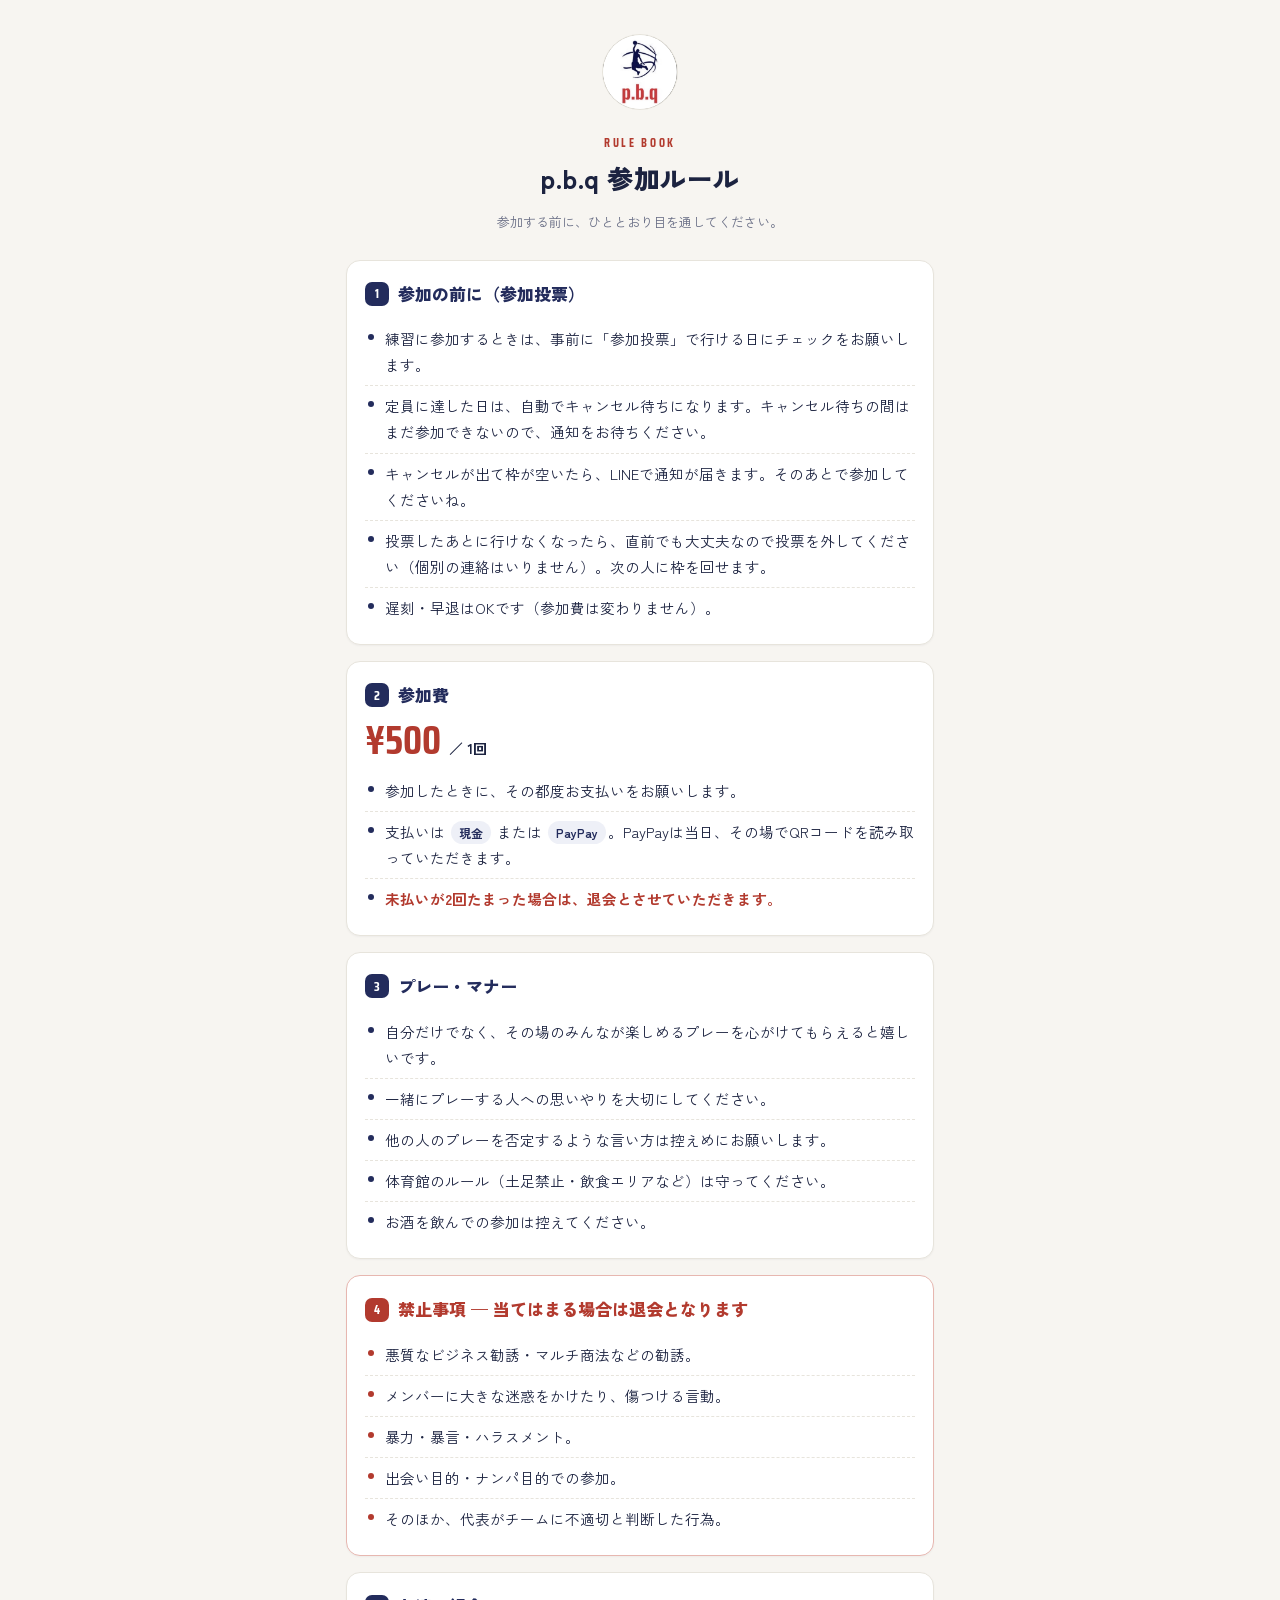
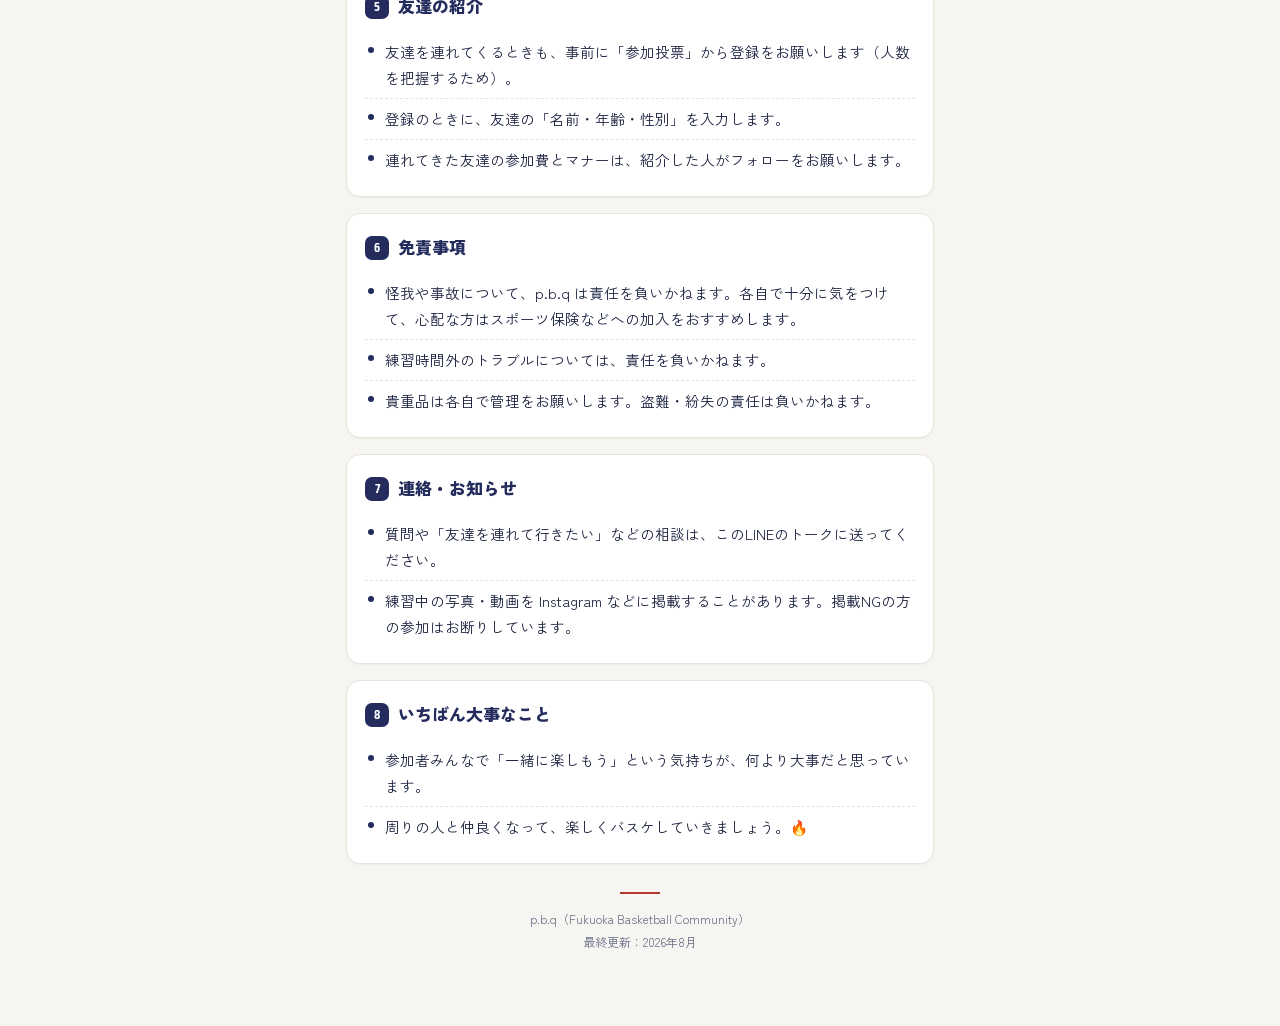
==== rules.html @ fac9611a "Add files via upload" ====
<!DOCTYPE html>
<html lang="ja">
<head>
<meta charset="utf-8">
<meta name="viewport" content="width=device-width, initial-scale=1">
<title>p.b.q 参加ルール</title>
<link rel="preconnect" href="https://fonts.googleapis.com">
<link rel="preconnect" href="https://fonts.gstatic.com" crossorigin>
<link rel="stylesheet" href="https://fonts.googleapis.com/css2?family=Saira+Condensed:wght@600;700&family=Zen+Kaku+Gothic+New:wght@500;700;900&display=swap">
<style>
  :root{
    --paper:#f7f5f1; --card:#ffffff; --ink:#1c2340; --navy:#232c5c; --brick:#b23a2e;
    --sub:#6a6f86; --line:#e7e4dc;
  }
  *{box-sizing:border-box}
  html{-webkit-text-size-adjust:100%}
  body{
    margin:0;background:var(--paper);color:var(--ink);
    font-family:"Zen Kaku Gothic New",-apple-system,BlinkMacSystemFont,"Hiragino Sans",sans-serif;
    line-height:1.8;font-feature-settings:"palt";
  }
  .wrap{max-width:620px;margin:0 auto;padding:0 16px 72px}

  header{text-align:center;padding:34px 0 10px}
  header img{width:76px;height:76px;border-radius:50%;border:1px solid var(--line);object-fit:cover}
  header .kicker{font-family:"Saira Condensed",sans-serif;font-weight:700;letter-spacing:.22em;text-transform:uppercase;font-size:12px;color:var(--brick);margin:14px 0 2px}
  header h1{font-weight:900;font-size:26px;margin:0;letter-spacing:.02em}
  header p{color:var(--sub);font-size:13px;margin:8px 0 0}

  .sec{background:var(--card);border:1px solid var(--line);border-radius:14px;padding:18px 18px 16px;margin-top:16px;box-shadow:0 1px 2px rgba(20,20,40,.04)}
  .sec h2{
    font-weight:900;font-size:17px;margin:0 0 10px;color:var(--navy);
    display:flex;align-items:center;gap:9px;
  }
  .sec h2 .no{
    font-family:"Saira Condensed",sans-serif;font-weight:700;font-size:13px;color:#fff;background:var(--navy);
    min-width:24px;height:24px;padding:0 5px;border-radius:7px;display:inline-flex;align-items:center;justify-content:center;flex:none;
  }
  .sec.danger{border-color:#e7b7b0}
  .sec.danger h2{color:var(--brick)}
  .sec.danger h2 .no{background:var(--brick)}

  ul{margin:0;padding:0;list-style:none}
  li{position:relative;padding:7px 0 7px 20px;font-size:14.5px;border-top:1px dashed var(--line)}
  li:first-child{border-top:0}
  li::before{content:"";position:absolute;left:3px;top:15px;width:6px;height:6px;border-radius:50%;background:var(--navy)}
  .sec.danger li::before{background:var(--brick)}
  li b{font-weight:700}
  .hl{color:var(--brick);font-weight:700}
  .pill{display:inline-block;background:#eef0f7;color:var(--navy);font-weight:700;font-size:12px;padding:1px 8px;border-radius:999px;margin:0 2px}

  .note{font-size:12.5px;color:var(--sub);margin-top:10px;line-height:1.7}

  .fee{display:flex;align-items:baseline;gap:8px;margin:2px 0 10px}
  .fee .amt{font-family:"Saira Condensed",sans-serif;font-weight:700;font-size:40px;color:var(--brick);line-height:1}
  .fee .u{font-size:14px;font-weight:700}

  footer{text-align:center;color:var(--sub);font-size:12px;margin-top:28px;line-height:1.9}
  footer .line{width:40px;height:2px;background:var(--brick);margin:0 auto 14px}
</style>
</head>
<body>
<div class="wrap">
  <header>
    <img src="[data-uri]" alt="p.b.q">
    <div class="kicker">Rule Book</div>
    <h1>p.b.q 参加ルール</h1>
    <p>参加する前に、ひととおり目を通してください。</p>
  </header>

  <section class="sec">
    <h2><span class="no">1</span>参加の前に（参加投票）</h2>
    <ul>
      <li>練習に参加するときは、事前に「参加投票」で行ける日にチェックをお願いします。</li>
      <li>定員に達した日は、自動でキャンセル待ちになります。キャンセル待ちの間はまだ参加できないので、通知をお待ちください。</li>
      <li>キャンセルが出て枠が空いたら、LINEで通知が届きます。そのあとで参加してくださいね。</li>
      <li>投票したあとに行けなくなったら、直前でも大丈夫なので投票を外してください（個別の連絡はいりません）。次の人に枠を回せます。</li>
      <li>遅刻・早退はOKです（参加費は変わりません）。</li>
    </ul>
  </section>

  <section class="sec">
    <h2><span class="no">2</span>参加費</h2>
    <div class="fee"><span class="amt">¥500</span><span class="u">／ 1回</span></div>
    <ul>
      <li>参加したときに、その都度お支払いをお願いします。</li>
      <li>支払いは <span class="pill">現金</span> または <span class="pill">PayPay</span>。PayPayは当日、その場でQRコードを読み取っていただきます。</li>
      <li><span class="hl">未払いが2回たまった場合は、退会とさせていただきます。</span></li>
    </ul>
  </section>

  <section class="sec">
    <h2><span class="no">3</span>プレー・マナー</h2>
    <ul>
      <li>自分だけでなく、その場のみんなが楽しめるプレーを心がけてもらえると嬉しいです。</li>
      <li>一緒にプレーする人への思いやりを大切にしてください。</li>
      <li>他の人のプレーを否定するような言い方は控えめにお願いします。</li>
      <li>体育館のルール（土足禁止・飲食エリアなど）は守ってください。</li>
      <li>お酒を飲んでの参加は控えてください。</li>
    </ul>
  </section>

  <section class="sec danger">
    <h2><span class="no">4</span>禁止事項 — 当てはまる場合は退会となります</h2>
    <ul>
      <li>悪質なビジネス勧誘・マルチ商法などの勧誘。</li>
      <li>メンバーに大きな迷惑をかけたり、傷つける言動。</li>
      <li>暴力・暴言・ハラスメント。</li>
      <li>出会い目的・ナンパ目的での参加。</li>
      <li>そのほか、代表がチームに不適切と判断した行為。</li>
    </ul>
  </section>

  <section class="sec">
    <h2><span class="no">5</span>友達の紹介</h2>
    <ul>
      <li>友達を連れてくるときも、事前に「参加投票」から登録をお願いします（人数を把握するため）。</li>
      <li>登録のときに、友達の「名前・年齢・性別」を入力します。</li>
      <li>連れてきた友達の参加費とマナーは、紹介した人がフォローをお願いします。</li>
    </ul>
  </section>

  <section class="sec">
    <h2><span class="no">6</span>免責事項</h2>
    <ul>
      <li>怪我や事故について、p.b.q は責任を負いかねます。各自で十分に気をつけて、心配な方はスポーツ保険などへの加入をおすすめします。</li>
      <li>練習時間外のトラブルについては、責任を負いかねます。</li>
      <li>貴重品は各自で管理をお願いします。盗難・紛失の責任は負いかねます。</li>
    </ul>
  </section>

  <section class="sec">
    <h2><span class="no">7</span>連絡・お知らせ</h2>
    <ul>
      <li>質問や「友達を連れて行きたい」などの相談は、このLINEのトークに送ってください。</li>
      <li>練習中の写真・動画を Instagram などに掲載することがあります。掲載NGの方の参加はお断りしています。</li>
    </ul>
  </section>

  <section class="sec">
    <h2><span class="no">8</span>いちばん大事なこと</h2>
    <ul>
      <li>参加者みんなで「一緒に楽しもう」という気持ちが、何より大事だと思っています。</li>
      <li>周りの人と仲良くなって、楽しくバスケしていきましょう。🔥</li>
    </ul>
  </section>

  <footer>
    <div class="line"></div>
    p.b.q（Fukuoka Basketball Community）<br>
    最終更新：2026年8月
  </footer>
</div>
</body>
</html>
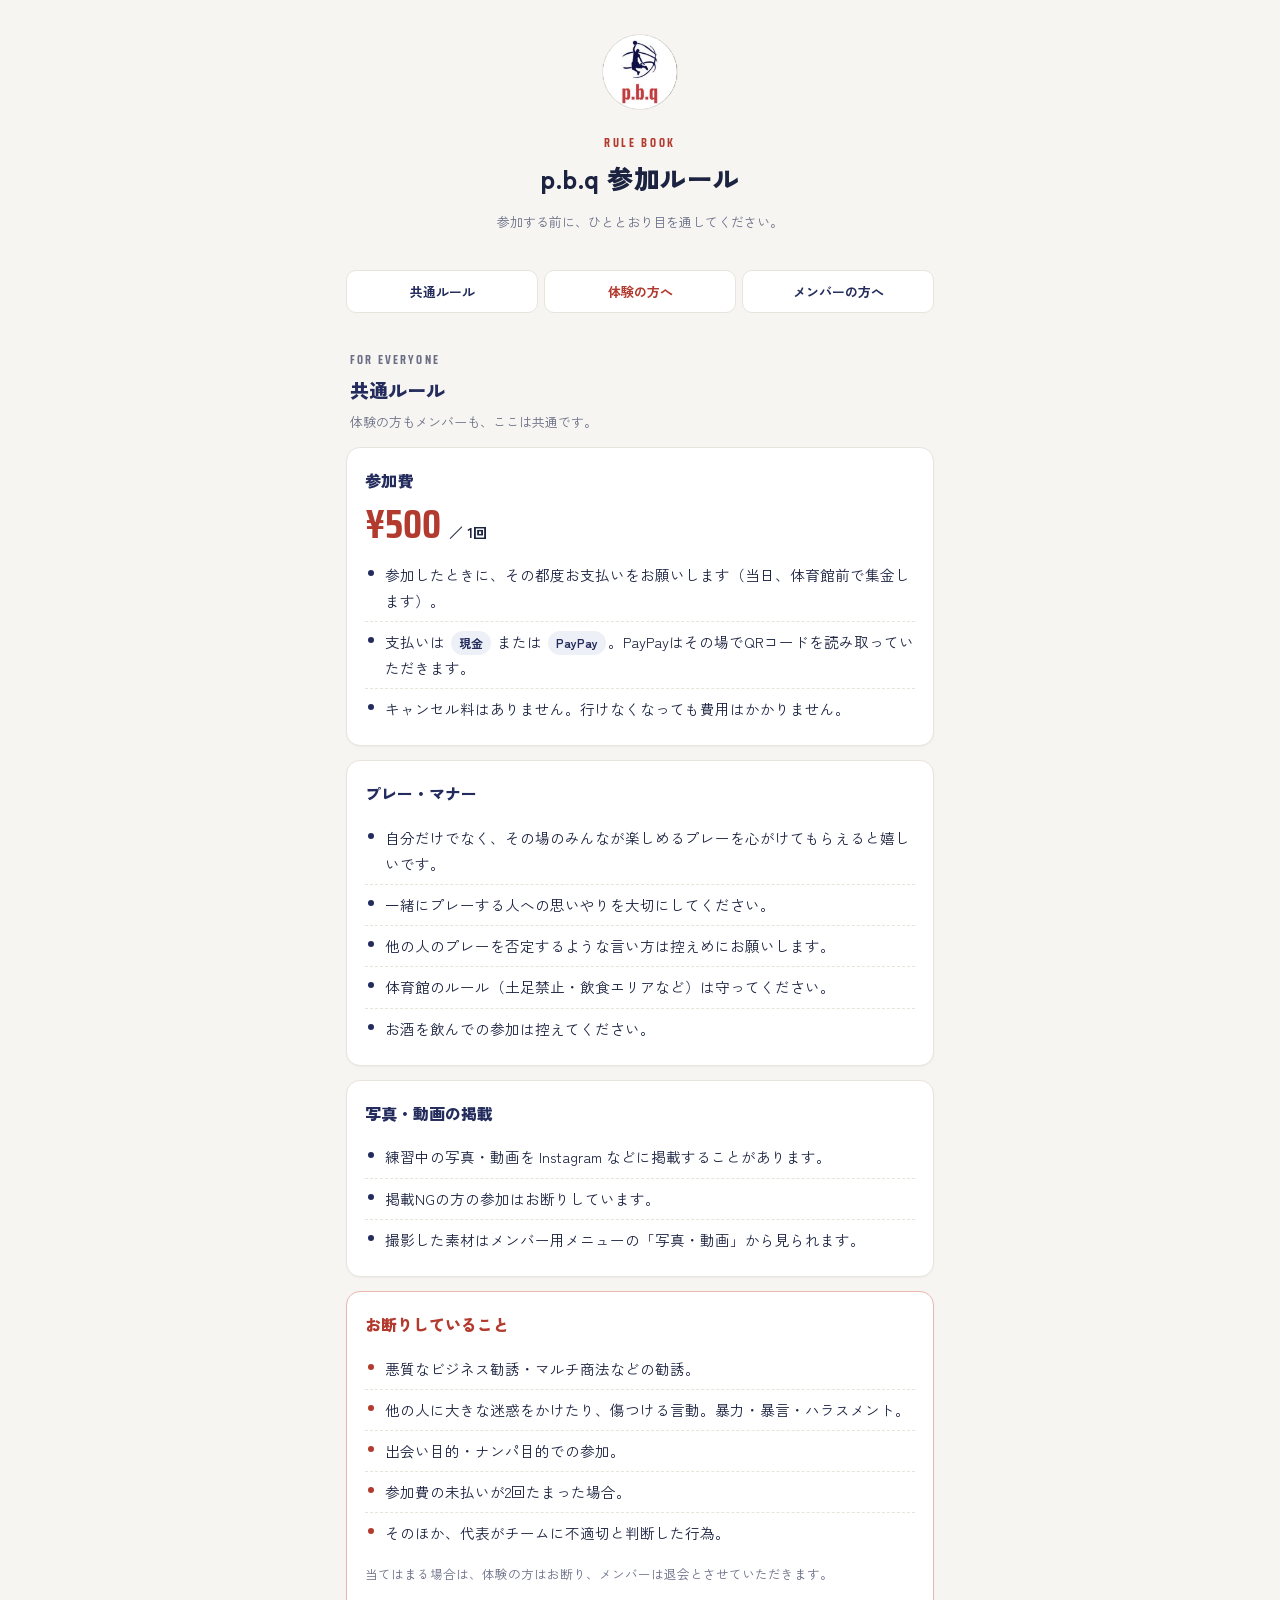
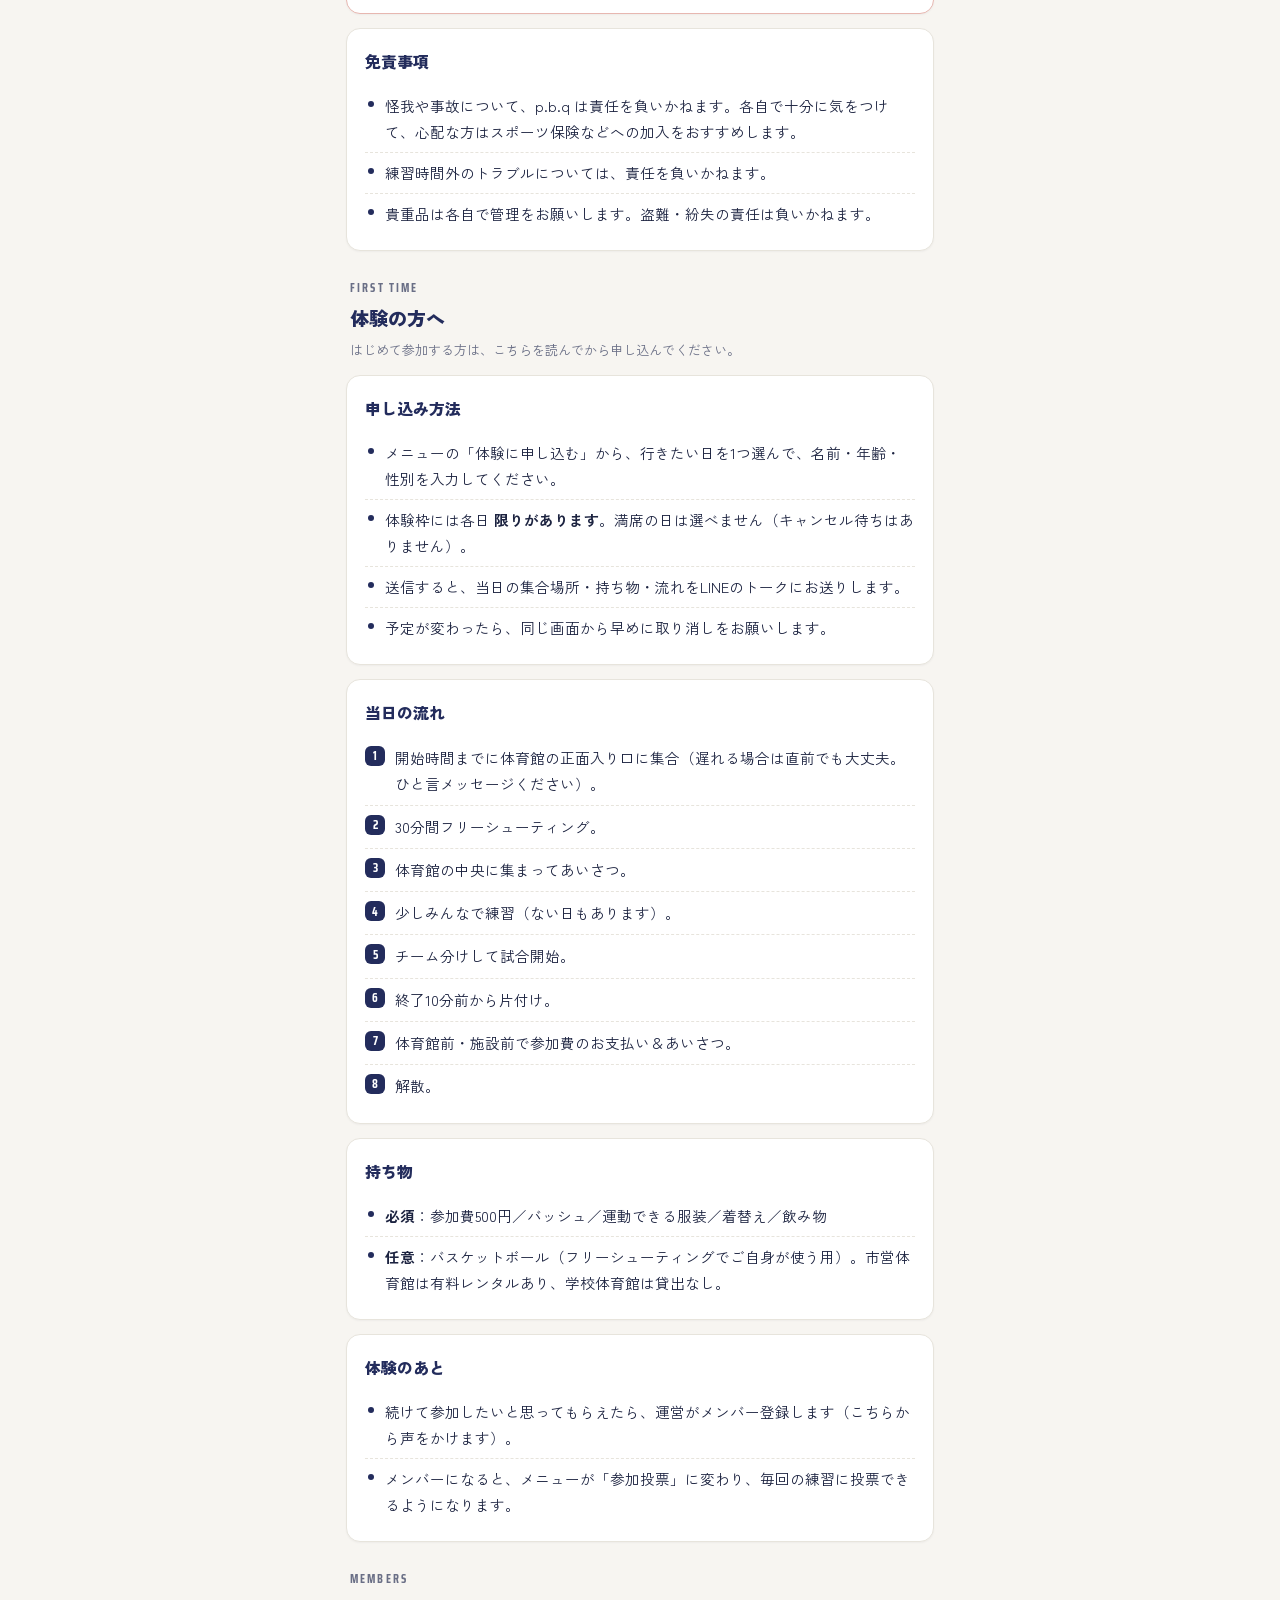
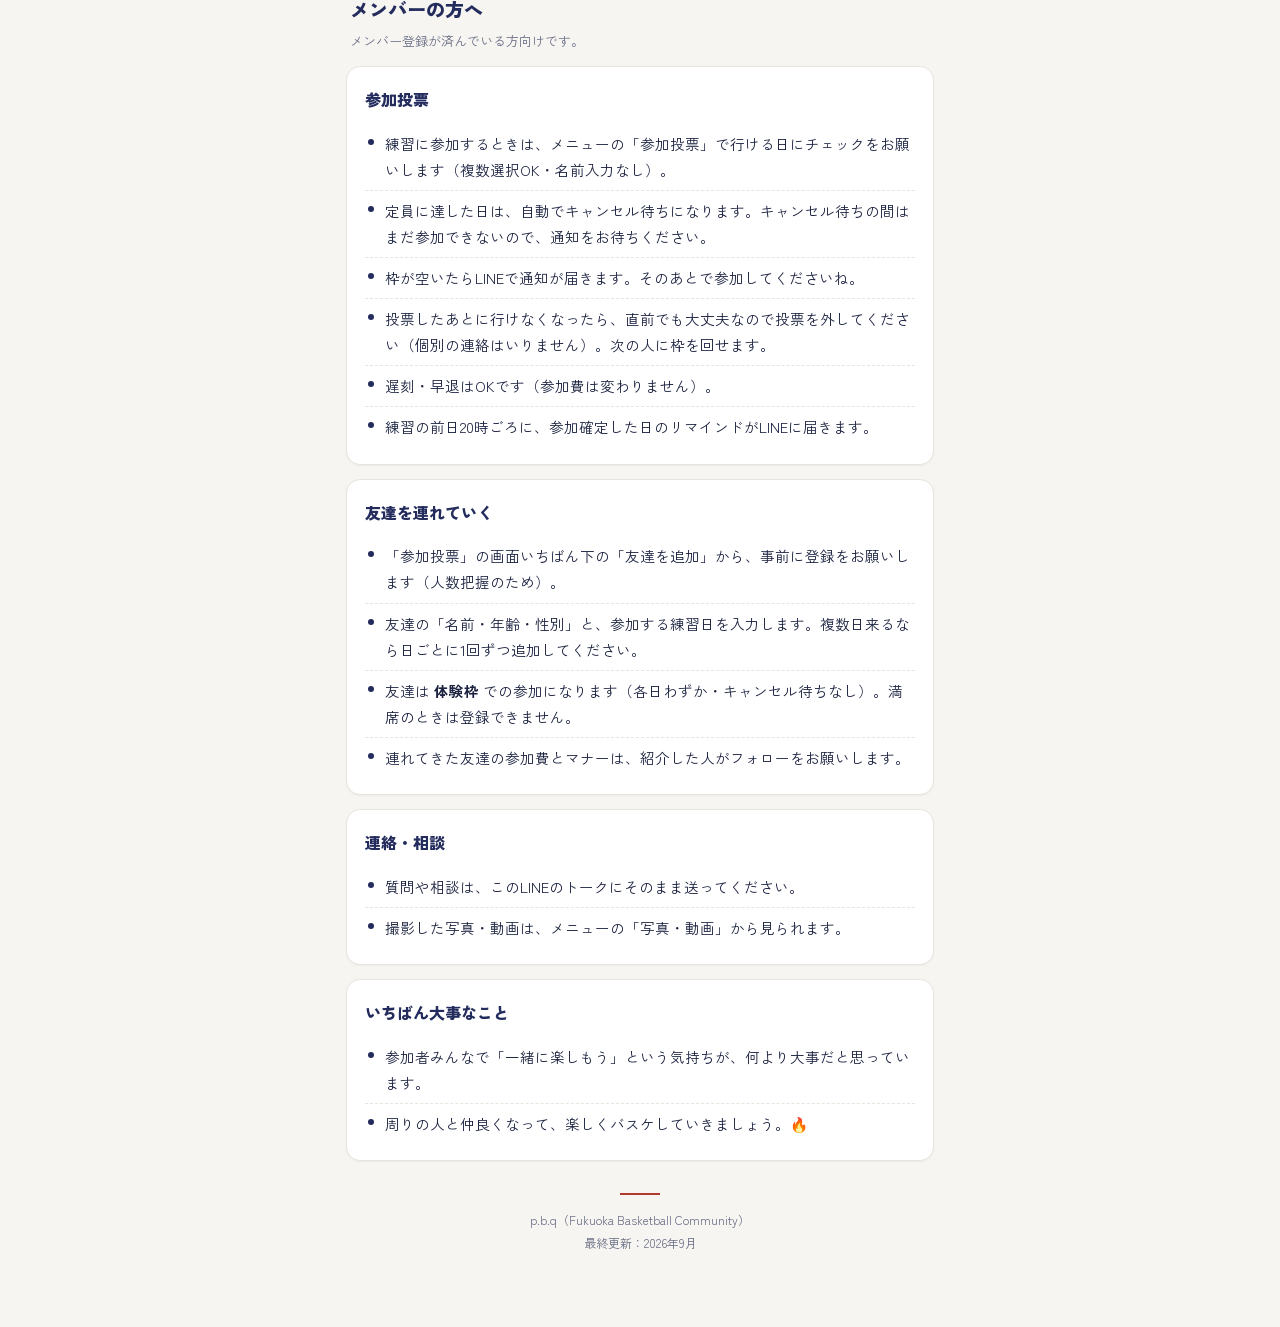
==== commit 99109f44: "Add files via upload" ====
--- a/rules.html
+++ b/rules.html
@@ -21,24 +21,33 @@
   }
   .wrap{max-width:620px;margin:0 auto;padding:0 16px 72px}
 
-  header{text-align:center;padding:34px 0 10px}
+  header{text-align:center;padding:34px 0 6px}
   header img{width:76px;height:76px;border-radius:50%;border:1px solid var(--line);object-fit:cover}
   header .kicker{font-family:"Saira Condensed",sans-serif;font-weight:700;letter-spacing:.22em;text-transform:uppercase;font-size:12px;color:var(--brick);margin:14px 0 2px}
   header h1{font-weight:900;font-size:26px;margin:0;letter-spacing:.02em}
   header p{color:var(--sub);font-size:13px;margin:8px 0 0}
 
-  .sec{background:var(--card);border:1px solid var(--line);border-radius:14px;padding:18px 18px 16px;margin-top:16px;box-shadow:0 1px 2px rgba(20,20,40,.04)}
+  .tabs{display:flex;gap:6px;margin-top:20px;position:sticky;top:0;background:var(--paper);padding:10px 0;z-index:5}
+  .tabs a{
+    flex:1;text-align:center;text-decoration:none;font-weight:700;font-size:13px;
+    color:var(--navy);background:var(--card);border:1px solid var(--line);border-radius:10px;padding:9px 4px;
+  }
+  .tabs a.brick{color:var(--brick)}
+
+  .group-h{
+    font-family:"Saira Condensed",sans-serif;font-weight:700;letter-spacing:.18em;text-transform:uppercase;
+    font-size:12px;color:var(--sub);margin:26px 4px 2px;
+  }
+  .group-t{font-weight:900;font-size:19px;color:var(--navy);margin:0 4px 4px}
+  .group-lead{font-size:13px;color:var(--sub);margin:0 4px 4px;line-height:1.7}
+
+  .sec{background:var(--card);border:1px solid var(--line);border-radius:14px;padding:18px 18px 16px;margin-top:14px;box-shadow:0 1px 2px rgba(20,20,40,.04)}
   .sec h2{
-    font-weight:900;font-size:17px;margin:0 0 10px;color:var(--navy);
+    font-weight:900;font-size:16px;margin:0 0 10px;color:var(--navy);
     display:flex;align-items:center;gap:9px;
-  }
-  .sec h2 .no{
-    font-family:"Saira Condensed",sans-serif;font-weight:700;font-size:13px;color:#fff;background:var(--navy);
-    min-width:24px;height:24px;padding:0 5px;border-radius:7px;display:inline-flex;align-items:center;justify-content:center;flex:none;
   }
   .sec.danger{border-color:#e7b7b0}
   .sec.danger h2{color:var(--brick)}
-  .sec.danger h2 .no{background:var(--brick)}
 
   ul{margin:0;padding:0;list-style:none}
   li{position:relative;padding:7px 0 7px 20px;font-size:14.5px;border-top:1px dashed var(--line)}
@@ -49,13 +58,23 @@
   .hl{color:var(--brick);font-weight:700}
   .pill{display:inline-block;background:#eef0f7;color:var(--navy);font-weight:700;font-size:12px;padding:1px 8px;border-radius:999px;margin:0 2px}
 
-  .note{font-size:12.5px;color:var(--sub);margin-top:10px;line-height:1.7}
+  .steps{margin:0;padding:0;counter-reset:s;list-style:none}
+  .steps li{padding:8px 0 8px 30px;border-top:1px dashed var(--line)}
+  .steps li:first-child{border-top:0}
+  .steps li::before{
+    counter-increment:s;content:counter(s);
+    left:0;top:9px;width:20px;height:20px;border-radius:6px;background:var(--navy);color:#fff;
+    font-family:"Saira Condensed",sans-serif;font-weight:700;font-size:12px;
+    display:flex;align-items:center;justify-content:center;
+  }
 
   .fee{display:flex;align-items:baseline;gap:8px;margin:2px 0 10px}
   .fee .amt{font-family:"Saira Condensed",sans-serif;font-weight:700;font-size:40px;color:var(--brick);line-height:1}
   .fee .u{font-size:14px;font-weight:700}
 
-  footer{text-align:center;color:var(--sub);font-size:12px;margin-top:28px;line-height:1.9}
+  .note{font-size:12.5px;color:var(--sub);margin-top:10px;line-height:1.7}
+
+  footer{text-align:center;color:var(--sub);font-size:12px;margin-top:32px;line-height:1.9}
   footer .line{width:40px;height:2px;background:var(--brick);margin:0 auto 14px}
 </style>
 </head>
@@ -68,29 +87,29 @@
     <p>参加する前に、ひととおり目を通してください。</p>
   </header>
 
-  <section class="sec">
-    <h2><span class="no">1</span>参加の前に（参加投票）</h2>
-    <ul>
-      <li>練習に参加するときは、事前に「参加投票」で行ける日にチェックをお願いします。</li>
-      <li>定員に達した日は、自動でキャンセル待ちになります。キャンセル待ちの間はまだ参加できないので、通知をお待ちください。</li>
-      <li>キャンセルが出て枠が空いたら、LINEで通知が届きます。そのあとで参加してくださいね。</li>
-      <li>投票したあとに行けなくなったら、直前でも大丈夫なので投票を外してください（個別の連絡はいりません）。次の人に枠を回せます。</li>
-      <li>遅刻・早退はOKです（参加費は変わりません）。</li>
-    </ul>
-  </section>
-
-  <section class="sec">
-    <h2><span class="no">2</span>参加費</h2>
+  <nav class="tabs">
+    <a href="#common">共通ルール</a>
+    <a href="#trial" class="brick">体験の方へ</a>
+    <a href="#member">メンバーの方へ</a>
+  </nav>
+
+  <!-- ============ 共通ルール ============ -->
+  <div class="group-h" id="common">For everyone</div>
+  <div class="group-t">共通ルール</div>
+  <div class="group-lead">体験の方もメンバーも、ここは共通です。</div>
+
+  <section class="sec">
+    <h2>参加費</h2>
     <div class="fee"><span class="amt">¥500</span><span class="u">／ 1回</span></div>
     <ul>
-      <li>参加したときに、その都度お支払いをお願いします。</li>
-      <li>支払いは <span class="pill">現金</span> または <span class="pill">PayPay</span>。PayPayは当日、その場でQRコードを読み取っていただきます。</li>
-      <li><span class="hl">未払いが2回たまった場合は、退会とさせていただきます。</span></li>
-    </ul>
-  </section>
-
-  <section class="sec">
-    <h2><span class="no">3</span>プレー・マナー</h2>
+      <li>参加したときに、その都度お支払いをお願いします（当日、体育館前で集金します）。</li>
+      <li>支払いは <span class="pill">現金</span> または <span class="pill">PayPay</span>。PayPayはその場でQRコードを読み取っていただきます。</li>
+      <li>キャンセル料はありません。行けなくなっても費用はかかりません。</li>
+    </ul>
+  </section>
+
+  <section class="sec">
+    <h2>プレー・マナー</h2>
     <ul>
       <li>自分だけでなく、その場のみんなが楽しめるプレーを心がけてもらえると嬉しいです。</li>
       <li>一緒にプレーする人への思いやりを大切にしてください。</li>
@@ -100,28 +119,29 @@
     </ul>
   </section>
 
+  <section class="sec">
+    <h2>写真・動画の掲載</h2>
+    <ul>
+      <li>練習中の写真・動画を Instagram などに掲載することがあります。</li>
+      <li>掲載NGの方の参加はお断りしています。</li>
+      <li>撮影した素材はメンバー用メニューの「写真・動画」から見られます。</li>
+    </ul>
+  </section>
+
   <section class="sec danger">
-    <h2><span class="no">4</span>禁止事項 — 当てはまる場合は退会となります</h2>
+    <h2>お断りしていること</h2>
     <ul>
       <li>悪質なビジネス勧誘・マルチ商法などの勧誘。</li>
-      <li>メンバーに大きな迷惑をかけたり、傷つける言動。</li>
-      <li>暴力・暴言・ハラスメント。</li>
+      <li>他の人に大きな迷惑をかけたり、傷つける言動。暴力・暴言・ハラスメント。</li>
       <li>出会い目的・ナンパ目的での参加。</li>
+      <li>参加費の未払いが2回たまった場合。</li>
       <li>そのほか、代表がチームに不適切と判断した行為。</li>
     </ul>
-  </section>
-
-  <section class="sec">
-    <h2><span class="no">5</span>友達の紹介</h2>
-    <ul>
-      <li>友達を連れてくるときも、事前に「参加投票」から登録をお願いします（人数を把握するため）。</li>
-      <li>登録のときに、友達の「名前・年齢・性別」を入力します。</li>
-      <li>連れてきた友達の参加費とマナーは、紹介した人がフォローをお願いします。</li>
-    </ul>
-  </section>
-
-  <section class="sec">
-    <h2><span class="no">6</span>免責事項</h2>
+    <p class="note">当てはまる場合は、体験の方はお断り、メンバーは退会とさせていただきます。</p>
+  </section>
+
+  <section class="sec">
+    <h2>免責事項</h2>
     <ul>
       <li>怪我や事故について、p.b.q は責任を負いかねます。各自で十分に気をつけて、心配な方はスポーツ保険などへの加入をおすすめします。</li>
       <li>練習時間外のトラブルについては、責任を負いかねます。</li>
@@ -129,16 +149,88 @@
     </ul>
   </section>
 
-  <section class="sec">
-    <h2><span class="no">7</span>連絡・お知らせ</h2>
-    <ul>
-      <li>質問や「友達を連れて行きたい」などの相談は、このLINEのトークに送ってください。</li>
-      <li>練習中の写真・動画を Instagram などに掲載することがあります。掲載NGの方の参加はお断りしています。</li>
-    </ul>
-  </section>
-
-  <section class="sec">
-    <h2><span class="no">8</span>いちばん大事なこと</h2>
+  <!-- ============ 体験の方へ ============ -->
+  <div class="group-h" id="trial">First time</div>
+  <div class="group-t">体験の方へ</div>
+  <div class="group-lead">はじめて参加する方は、こちらを読んでから申し込んでください。</div>
+
+  <section class="sec">
+    <h2>申し込み方法</h2>
+    <ul>
+      <li>メニューの「体験に申し込む」から、行きたい日を1つ選んで、名前・年齢・性別を入力してください。</li>
+      <li>体験枠には各日 <b>限りがあります</b>。満席の日は選べません（キャンセル待ちはありません）。</li>
+      <li>送信すると、当日の集合場所・持ち物・流れをLINEのトークにお送りします。</li>
+      <li>予定が変わったら、同じ画面から早めに取り消しをお願いします。</li>
+    </ul>
+  </section>
+
+  <section class="sec">
+    <h2>当日の流れ</h2>
+    <ul class="steps">
+      <li>開始時間までに体育館の正面入り口に集合（遅れる場合は直前でも大丈夫。ひと言メッセージください）。</li>
+      <li>30分間フリーシューティング。</li>
+      <li>体育館の中央に集まってあいさつ。</li>
+      <li>少しみんなで練習（ない日もあります）。</li>
+      <li>チーム分けして試合開始。</li>
+      <li>終了10分前から片付け。</li>
+      <li>体育館前・施設前で参加費のお支払い＆あいさつ。</li>
+      <li>解散。</li>
+    </ul>
+  </section>
+
+  <section class="sec">
+    <h2>持ち物</h2>
+    <ul>
+      <li><b>必須</b>：参加費500円／バッシュ／運動できる服装／着替え／飲み物</li>
+      <li><b>任意</b>：バスケットボール（フリーシューティングでご自身が使う用）。市営体育館は有料レンタルあり、学校体育館は貸出なし。</li>
+    </ul>
+  </section>
+
+  <section class="sec">
+    <h2>体験のあと</h2>
+    <ul>
+      <li>続けて参加したいと思ってもらえたら、運営がメンバー登録します（こちらから声をかけます）。</li>
+      <li>メンバーになると、メニューが「参加投票」に変わり、毎回の練習に投票できるようになります。</li>
+    </ul>
+  </section>
+
+  <!-- ============ メンバーの方へ ============ -->
+  <div class="group-h" id="member">Members</div>
+  <div class="group-t">メンバーの方へ</div>
+  <div class="group-lead">メンバー登録が済んでいる方向けです。</div>
+
+  <section class="sec">
+    <h2>参加投票</h2>
+    <ul>
+      <li>練習に参加するときは、メニューの「参加投票」で行ける日にチェックをお願いします（複数選択OK・名前入力なし）。</li>
+      <li>定員に達した日は、自動でキャンセル待ちになります。キャンセル待ちの間はまだ参加できないので、通知をお待ちください。</li>
+      <li>枠が空いたらLINEで通知が届きます。そのあとで参加してくださいね。</li>
+      <li>投票したあとに行けなくなったら、直前でも大丈夫なので投票を外してください（個別の連絡はいりません）。次の人に枠を回せます。</li>
+      <li>遅刻・早退はOKです（参加費は変わりません）。</li>
+      <li>練習の前日20時ごろに、参加確定した日のリマインドがLINEに届きます。</li>
+    </ul>
+  </section>
+
+  <section class="sec">
+    <h2>友達を連れていく</h2>
+    <ul>
+      <li>「参加投票」の画面いちばん下の「友達を追加」から、事前に登録をお願いします（人数把握のため）。</li>
+      <li>友達の「名前・年齢・性別」と、参加する練習日を入力します。複数日来るなら日ごとに1回ずつ追加してください。</li>
+      <li>友達は <b>体験枠</b> での参加になります（各日わずか・キャンセル待ちなし）。満席のときは登録できません。</li>
+      <li>連れてきた友達の参加費とマナーは、紹介した人がフォローをお願いします。</li>
+    </ul>
+  </section>
+
+  <section class="sec">
+    <h2>連絡・相談</h2>
+    <ul>
+      <li>質問や相談は、このLINEのトークにそのまま送ってください。</li>
+      <li>撮影した写真・動画は、メニューの「写真・動画」から見られます。</li>
+    </ul>
+  </section>
+
+  <section class="sec">
+    <h2>いちばん大事なこと</h2>
     <ul>
       <li>参加者みんなで「一緒に楽しもう」という気持ちが、何より大事だと思っています。</li>
       <li>周りの人と仲良くなって、楽しくバスケしていきましょう。🔥</li>
@@ -148,7 +240,7 @@
   <footer>
     <div class="line"></div>
     p.b.q（Fukuoka Basketball Community）<br>
-    最終更新：2026年8月
+    最終更新：2026年9月
   </footer>
 </div>
 </body>
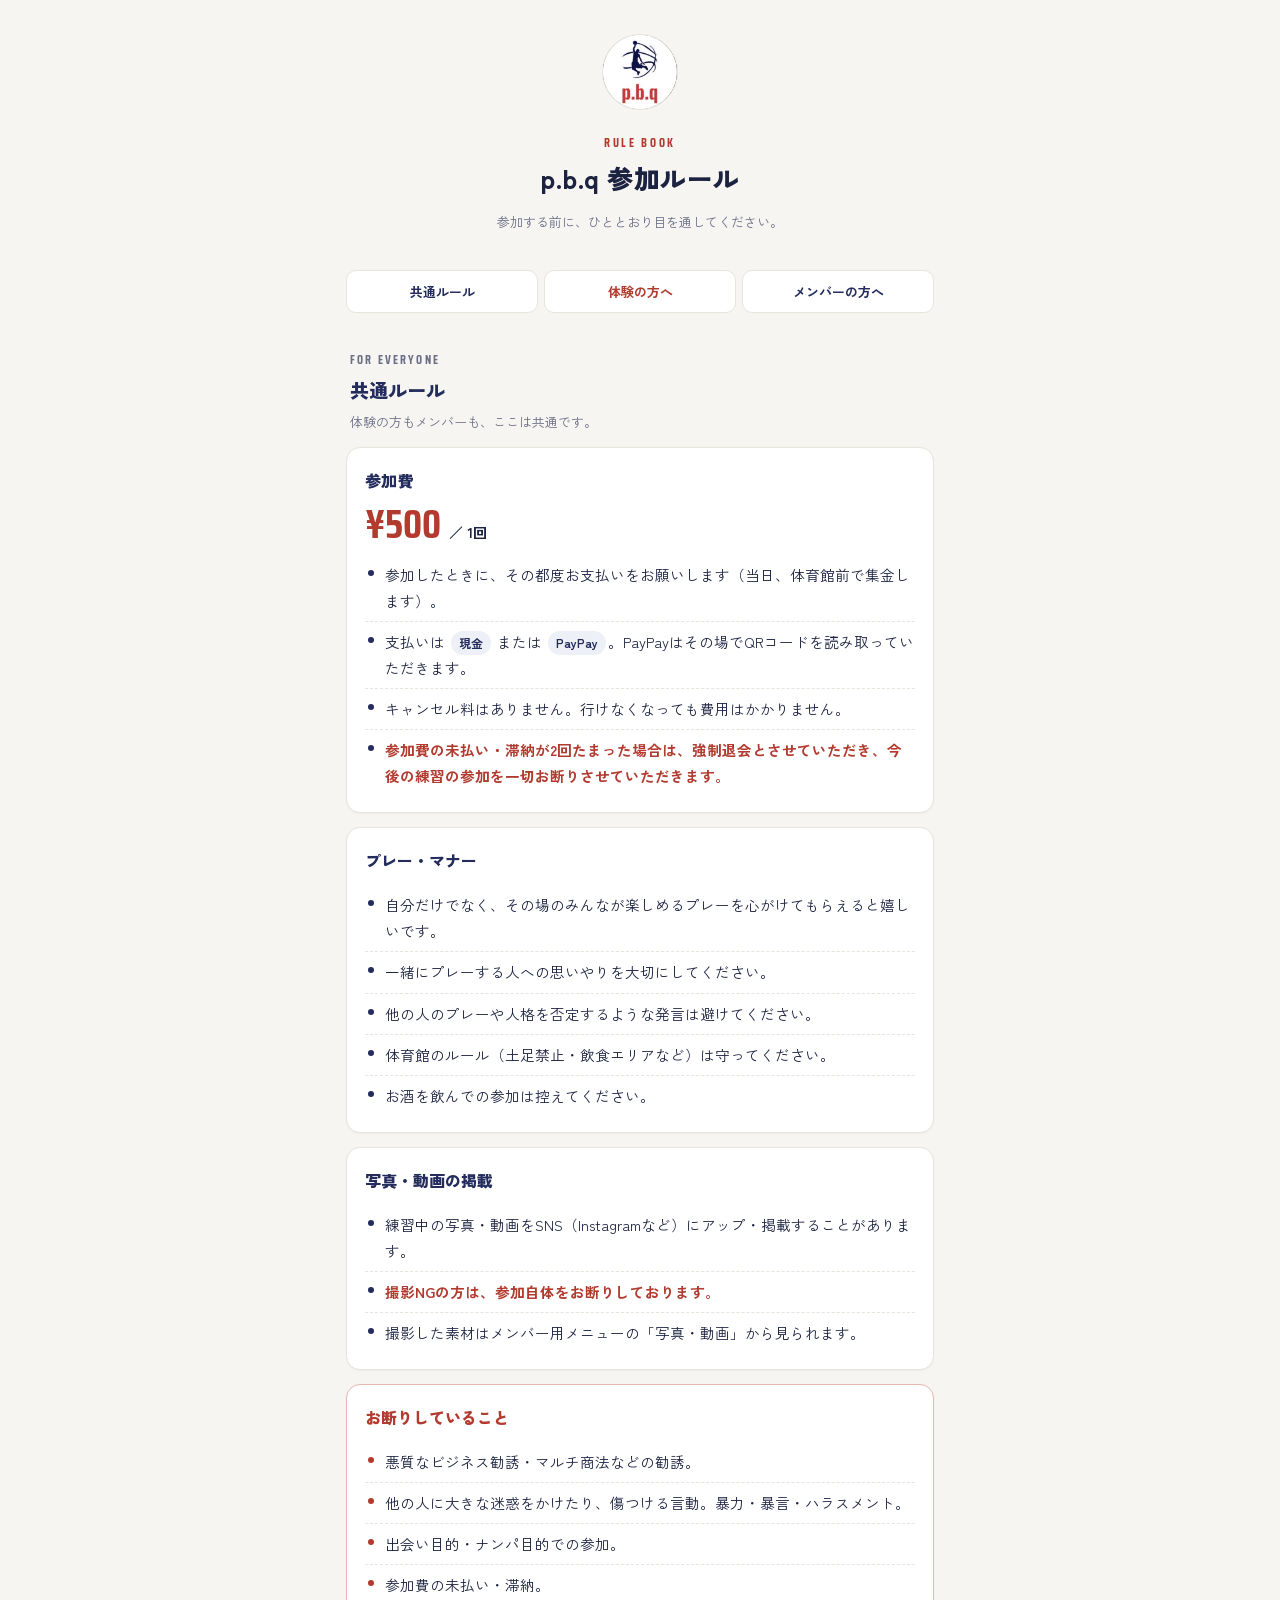
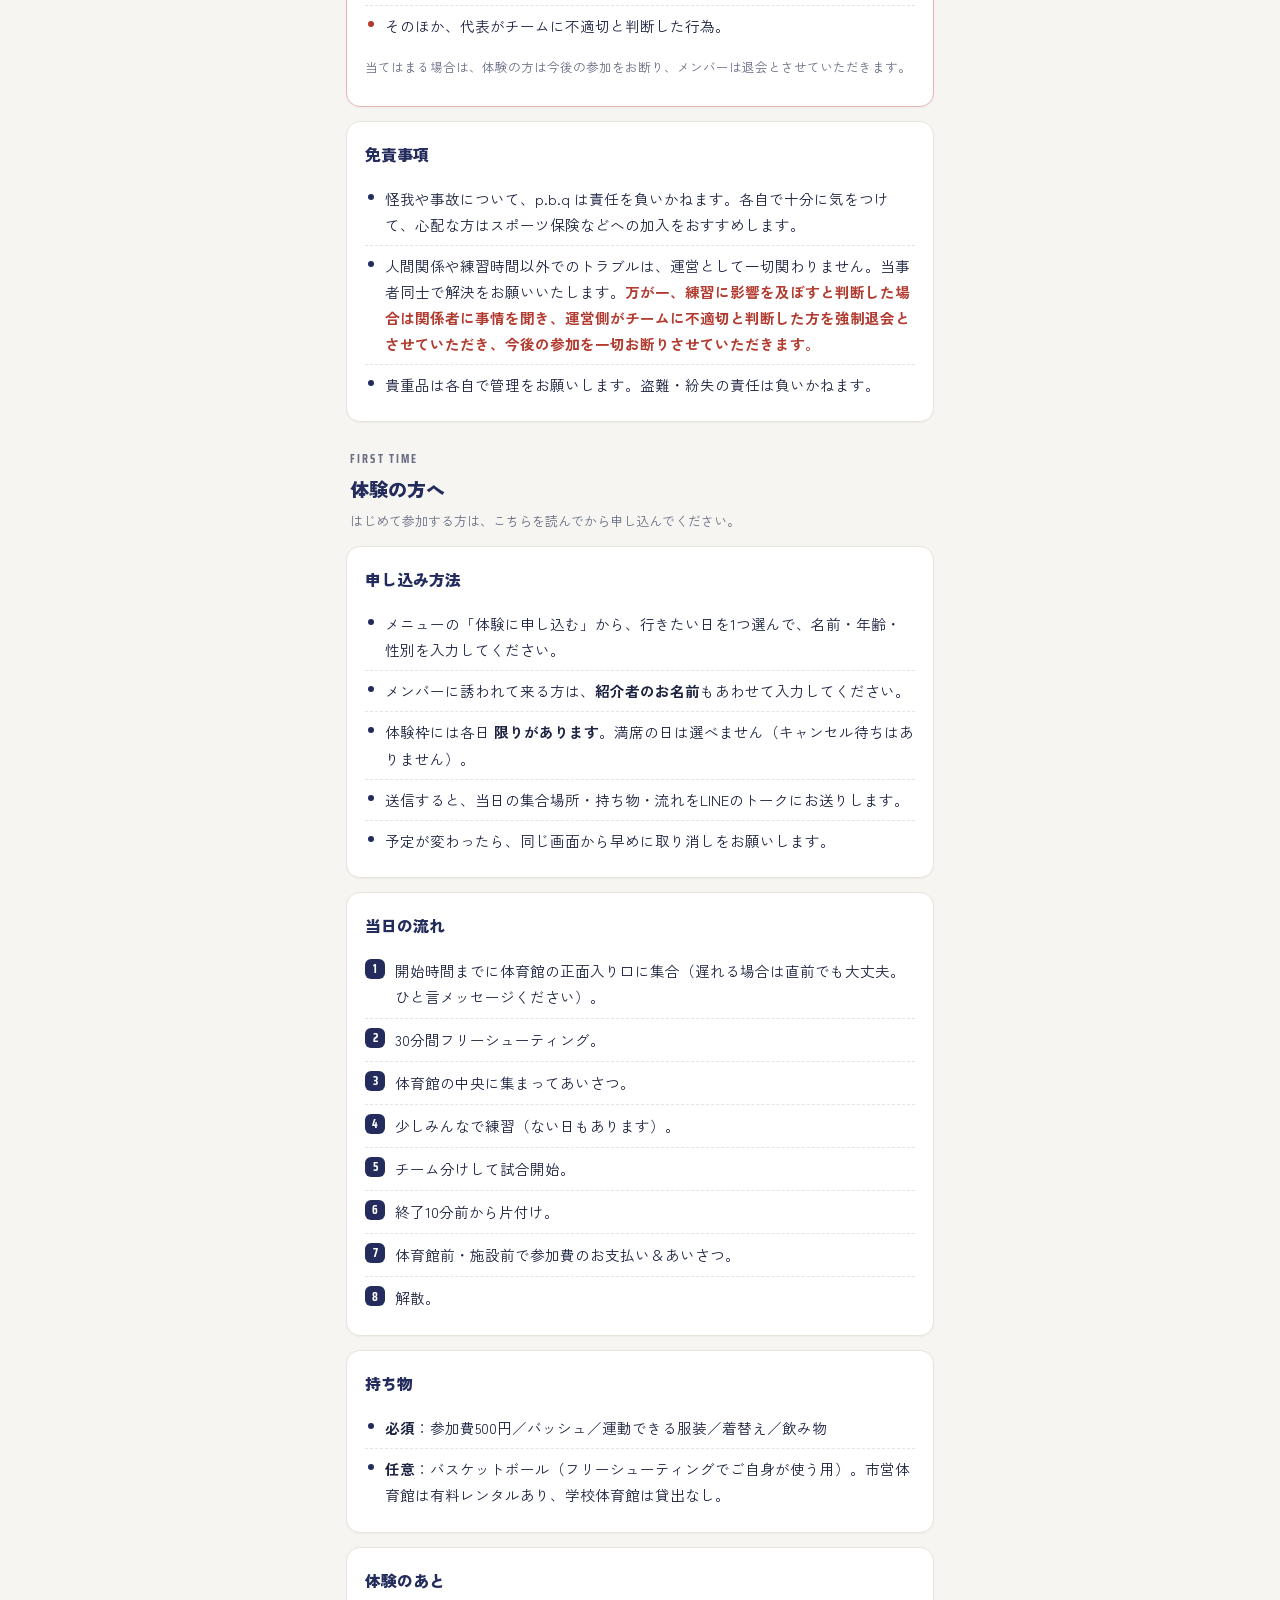
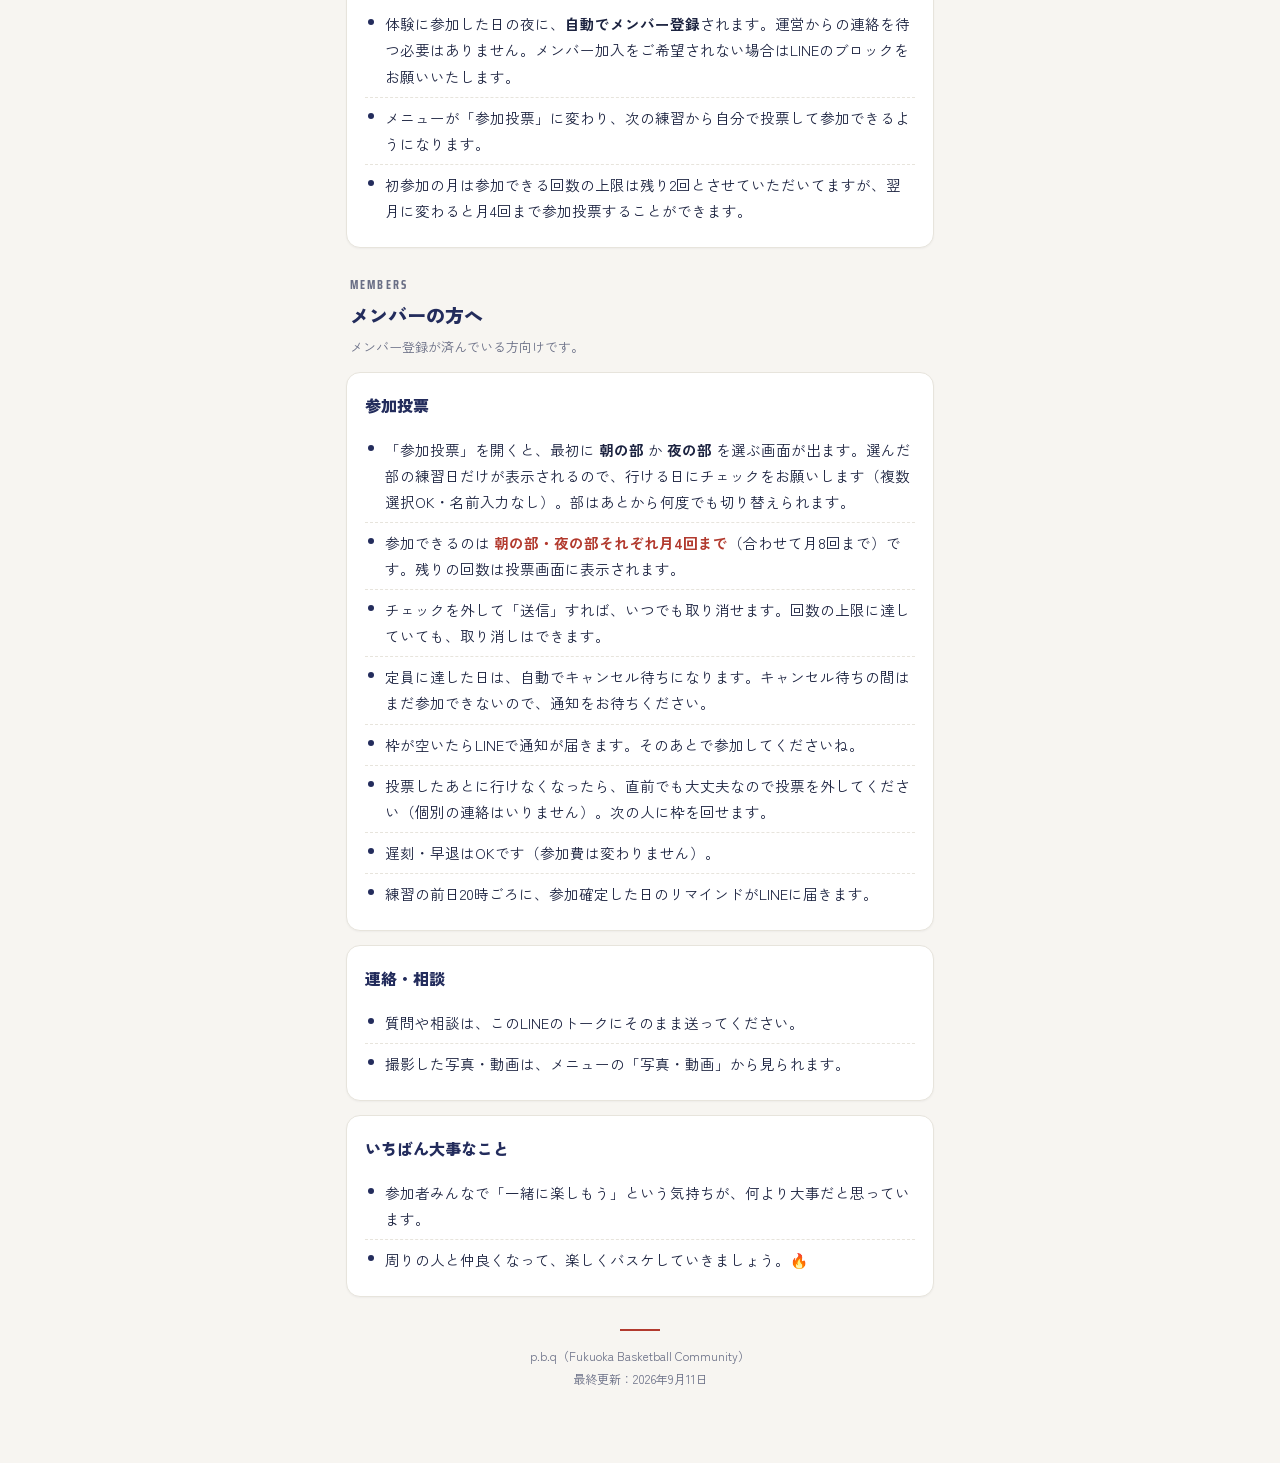
==== commit 129e06b0: "Add files via upload" ====
--- a/rules.html
+++ b/rules.html
@@ -105,6 +105,7 @@
       <li>参加したときに、その都度お支払いをお願いします（当日、体育館前で集金します）。</li>
       <li>支払いは <span class="pill">現金</span> または <span class="pill">PayPay</span>。PayPayはその場でQRコードを読み取っていただきます。</li>
       <li>キャンセル料はありません。行けなくなっても費用はかかりません。</li>
+      <li><span class="hl">参加費の未払い・滞納が2回たまった場合は、強制退会とさせていただき、今後の練習の参加を一切お断りさせていただきます。</span></li>
     </ul>
   </section>
 
@@ -113,7 +114,7 @@
     <ul>
       <li>自分だけでなく、その場のみんなが楽しめるプレーを心がけてもらえると嬉しいです。</li>
       <li>一緒にプレーする人への思いやりを大切にしてください。</li>
-      <li>他の人のプレーを否定するような言い方は控えめにお願いします。</li>
+      <li>他の人のプレーや人格を否定するような発言は避けてください。</li>
       <li>体育館のルール（土足禁止・飲食エリアなど）は守ってください。</li>
       <li>お酒を飲んでの参加は控えてください。</li>
     </ul>
@@ -122,8 +123,8 @@
   <section class="sec">
     <h2>写真・動画の掲載</h2>
     <ul>
-      <li>練習中の写真・動画を Instagram などに掲載することがあります。</li>
-      <li>掲載NGの方の参加はお断りしています。</li>
+      <li>練習中の写真・動画をSNS（Instagramなど）にアップ・掲載することがあります。</li>
+      <li><span class="hl">撮影NGの方は、参加自体をお断りしております。</span></li>
       <li>撮影した素材はメンバー用メニューの「写真・動画」から見られます。</li>
     </ul>
   </section>
@@ -134,17 +135,17 @@
       <li>悪質なビジネス勧誘・マルチ商法などの勧誘。</li>
       <li>他の人に大きな迷惑をかけたり、傷つける言動。暴力・暴言・ハラスメント。</li>
       <li>出会い目的・ナンパ目的での参加。</li>
-      <li>参加費の未払いが2回たまった場合。</li>
+      <li>参加費の未払い・滞納。</li>
       <li>そのほか、代表がチームに不適切と判断した行為。</li>
     </ul>
-    <p class="note">当てはまる場合は、体験の方はお断り、メンバーは退会とさせていただきます。</p>
+    <p class="note">当てはまる場合は、体験の方は今後の参加をお断り、メンバーは退会とさせていただきます。</p>
   </section>
 
   <section class="sec">
     <h2>免責事項</h2>
     <ul>
       <li>怪我や事故について、p.b.q は責任を負いかねます。各自で十分に気をつけて、心配な方はスポーツ保険などへの加入をおすすめします。</li>
-      <li>練習時間外のトラブルについては、責任を負いかねます。</li>
+      <li>人間関係や練習時間以外でのトラブルは、運営として一切関わりません。当事者同士で解決をお願いいたします。<span class="hl">万が一、練習に影響を及ぼすと判断した場合は関係者に事情を聞き、運営側がチームに不適切と判断した方を強制退会とさせていただき、今後の参加を一切お断りさせていただきます。</span></li>
       <li>貴重品は各自で管理をお願いします。盗難・紛失の責任は負いかねます。</li>
     </ul>
   </section>
@@ -158,6 +159,7 @@
     <h2>申し込み方法</h2>
     <ul>
       <li>メニューの「体験に申し込む」から、行きたい日を1つ選んで、名前・年齢・性別を入力してください。</li>
+      <li>メンバーに誘われて来る方は、<b>紹介者のお名前</b>もあわせて入力してください。</li>
       <li>体験枠には各日 <b>限りがあります</b>。満席の日は選べません（キャンセル待ちはありません）。</li>
       <li>送信すると、当日の集合場所・持ち物・流れをLINEのトークにお送りします。</li>
       <li>予定が変わったら、同じ画面から早めに取り消しをお願いします。</li>
@@ -189,8 +191,9 @@
   <section class="sec">
     <h2>体験のあと</h2>
     <ul>
-      <li>続けて参加したいと思ってもらえたら、運営がメンバー登録します（こちらから声をかけます）。</li>
-      <li>メンバーになると、メニューが「参加投票」に変わり、毎回の練習に投票できるようになります。</li>
+      <li>体験に参加した日の夜に、<b>自動でメンバー登録</b>されます。運営からの連絡を待つ必要はありません。メンバー加入をご希望されない場合はLINEのブロックをお願いいたします。</li>
+      <li>メニューが「参加投票」に変わり、次の練習から自分で投票して参加できるようになります。</li>
+      <li>初参加の月は参加できる回数の上限は残り2回とさせていただいてますが、翌月に変わると月4回まで参加投票することができます。</li>
     </ul>
   </section>
 
@@ -202,7 +205,9 @@
   <section class="sec">
     <h2>参加投票</h2>
     <ul>
-      <li>練習に参加するときは、メニューの「参加投票」で行ける日にチェックをお願いします（複数選択OK・名前入力なし）。</li>
+      <li>「参加投票」を開くと、最初に <b>朝の部</b> か <b>夜の部</b> を選ぶ画面が出ます。選んだ部の練習日だけが表示されるので、行ける日にチェックをお願いします（複数選択OK・名前入力なし）。部はあとから何度でも切り替えられます。</li>
+      <li>参加できるのは <span class="hl">朝の部・夜の部それぞれ月4回まで</span>（合わせて月8回まで）です。残りの回数は投票画面に表示されます。</li>
+      <li>チェックを外して「送信」すれば、いつでも取り消せます。回数の上限に達していても、取り消しはできます。</li>
       <li>定員に達した日は、自動でキャンセル待ちになります。キャンセル待ちの間はまだ参加できないので、通知をお待ちください。</li>
       <li>枠が空いたらLINEで通知が届きます。そのあとで参加してくださいね。</li>
       <li>投票したあとに行けなくなったら、直前でも大丈夫なので投票を外してください（個別の連絡はいりません）。次の人に枠を回せます。</li>
@@ -212,16 +217,6 @@
   </section>
 
   <section class="sec">
-    <h2>友達を連れていく</h2>
-    <ul>
-      <li>「参加投票」の画面いちばん下の「友達を追加」から、事前に登録をお願いします（人数把握のため）。</li>
-      <li>友達の「名前・年齢・性別」と、参加する練習日を入力します。複数日来るなら日ごとに1回ずつ追加してください。</li>
-      <li>友達は <b>体験枠</b> での参加になります（各日わずか・キャンセル待ちなし）。満席のときは登録できません。</li>
-      <li>連れてきた友達の参加費とマナーは、紹介した人がフォローをお願いします。</li>
-    </ul>
-  </section>
-
-  <section class="sec">
     <h2>連絡・相談</h2>
     <ul>
       <li>質問や相談は、このLINEのトークにそのまま送ってください。</li>
@@ -240,7 +235,7 @@
   <footer>
     <div class="line"></div>
     p.b.q（Fukuoka Basketball Community）<br>
-    最終更新：2026年9月
+    最終更新：2026年9月11日
   </footer>
 </div>
 </body>
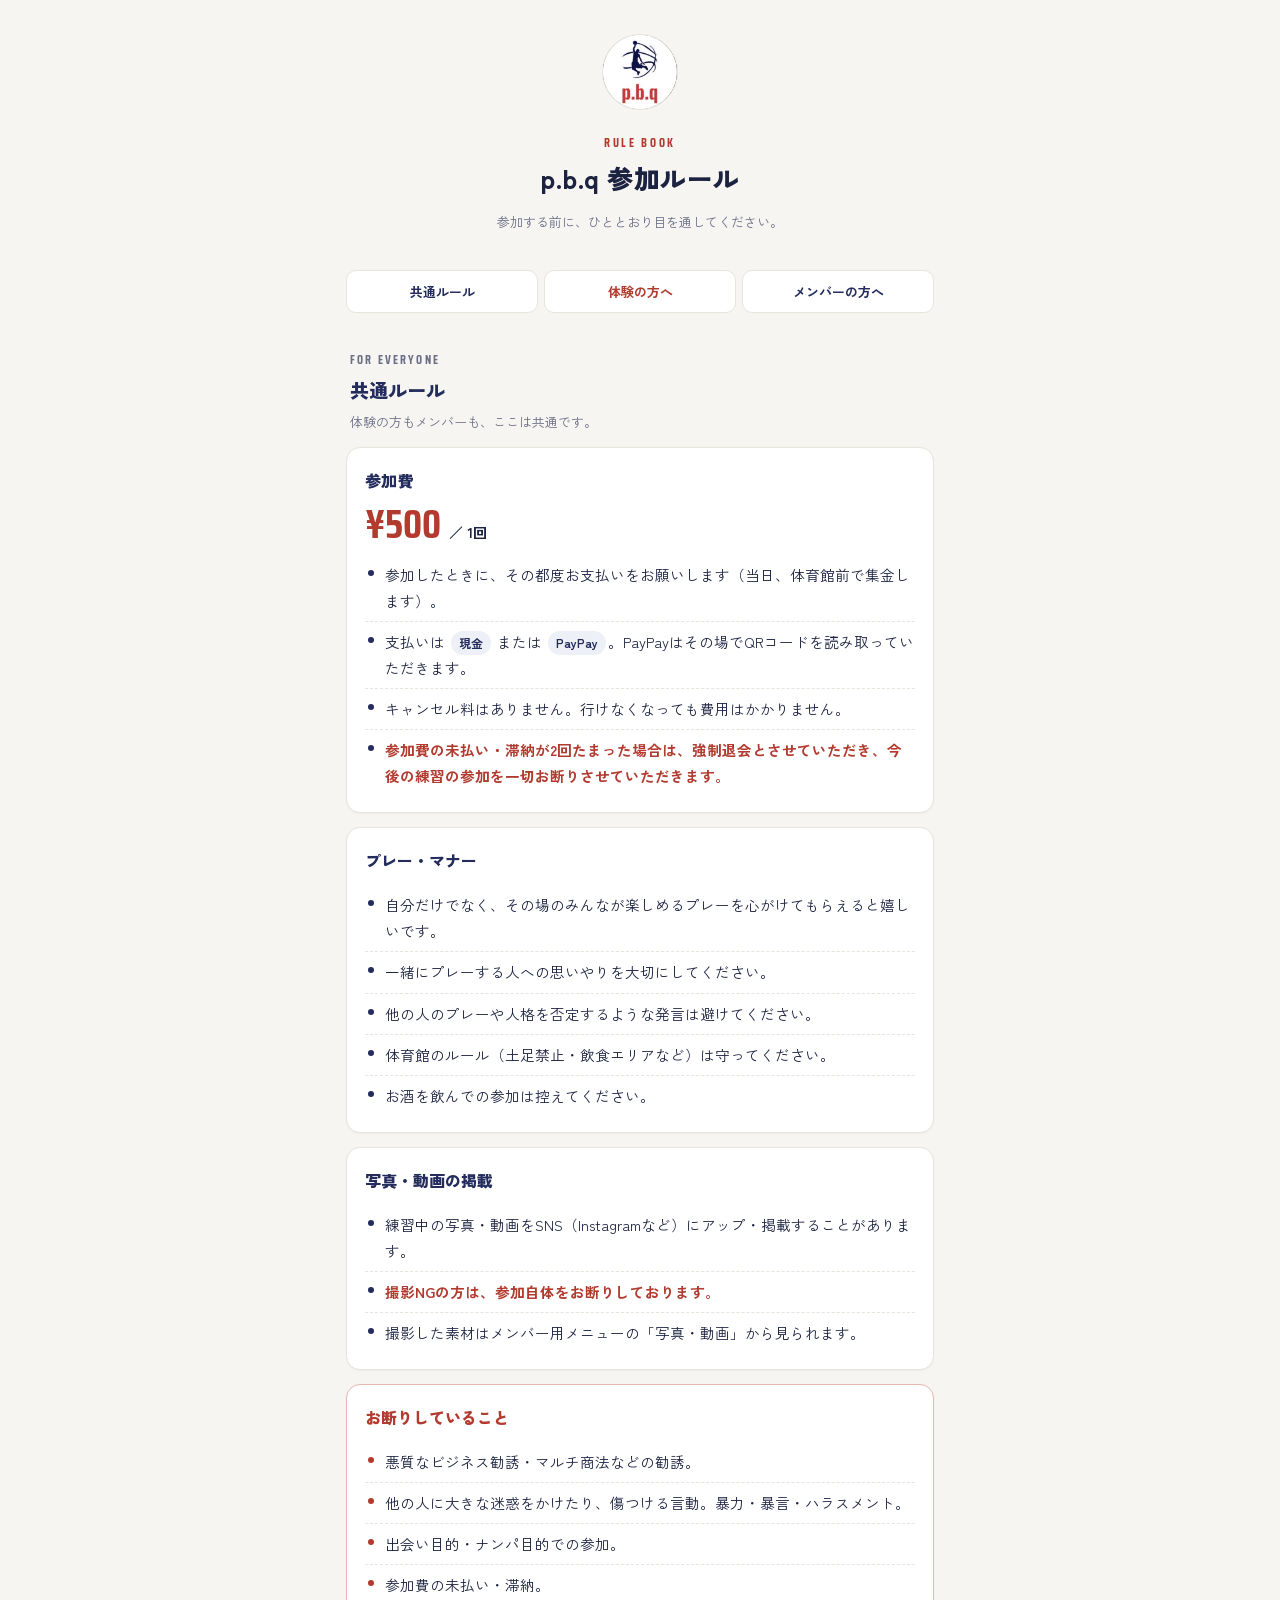
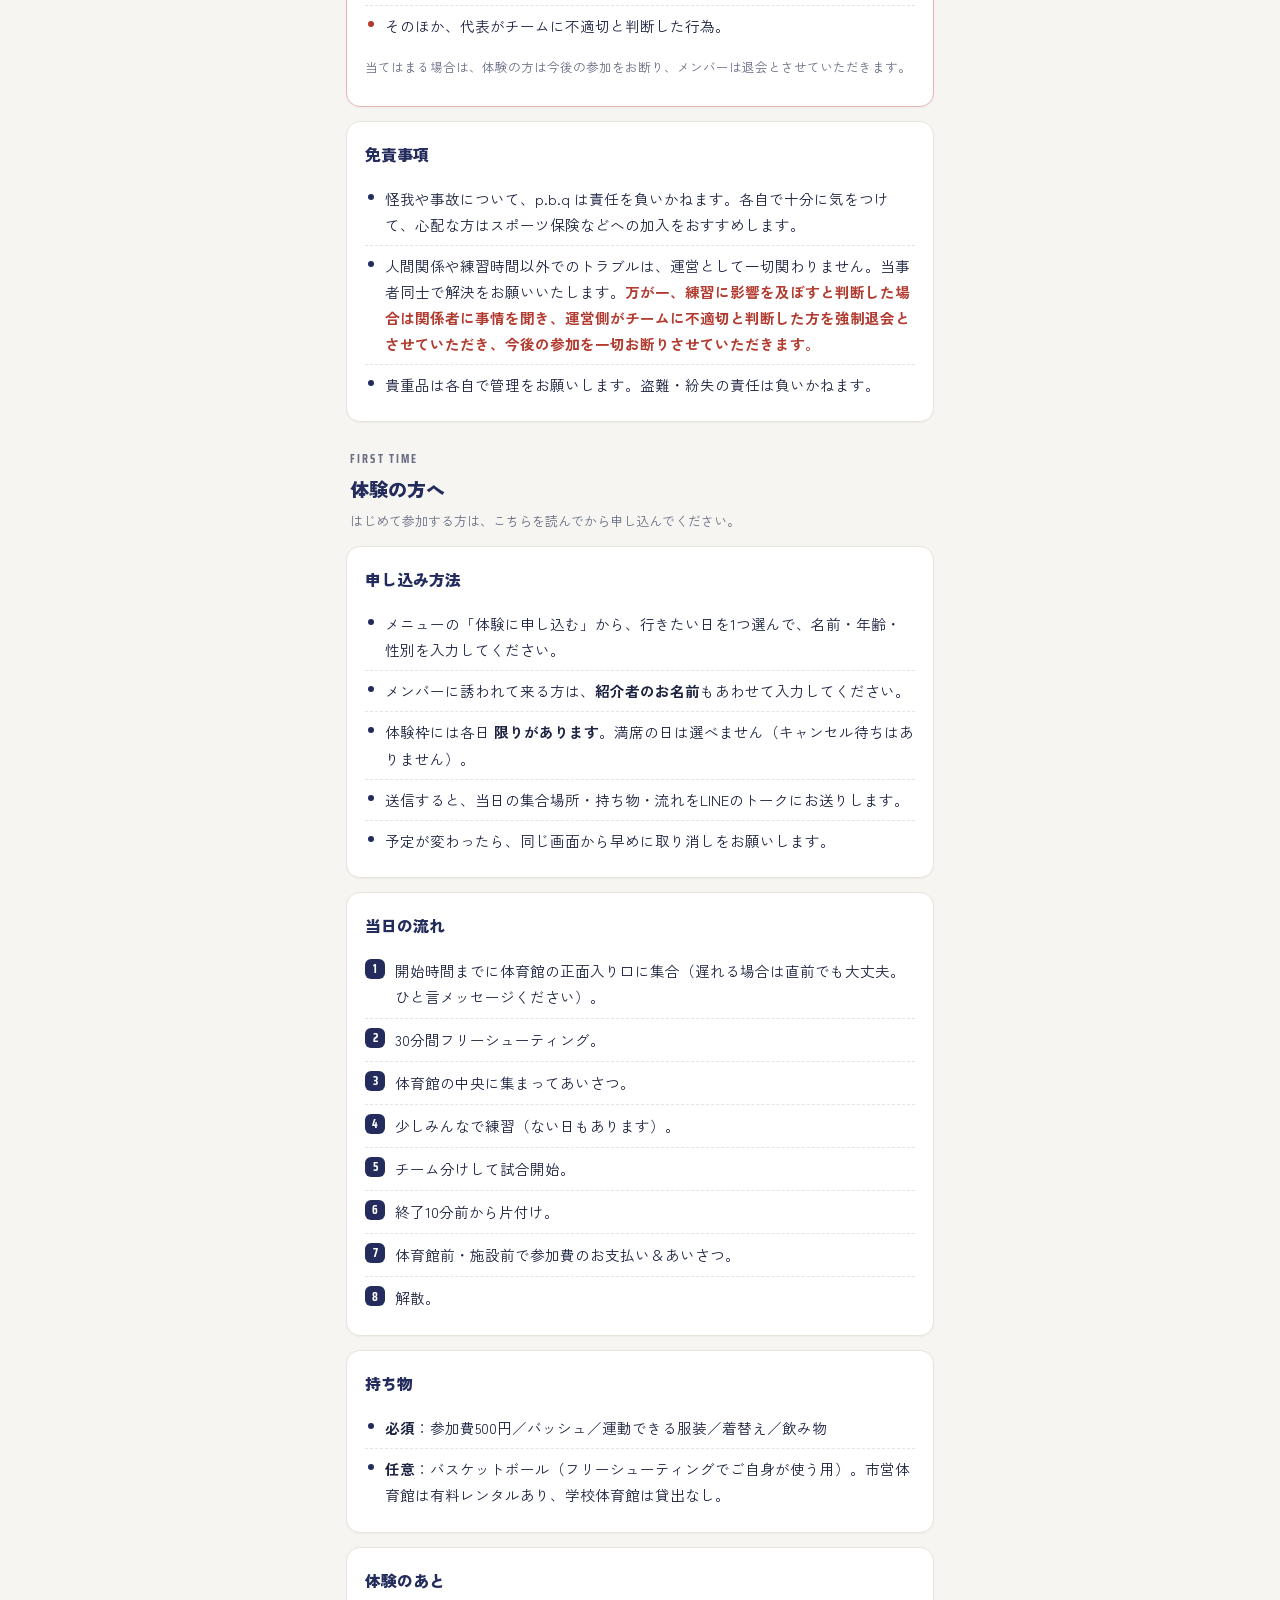
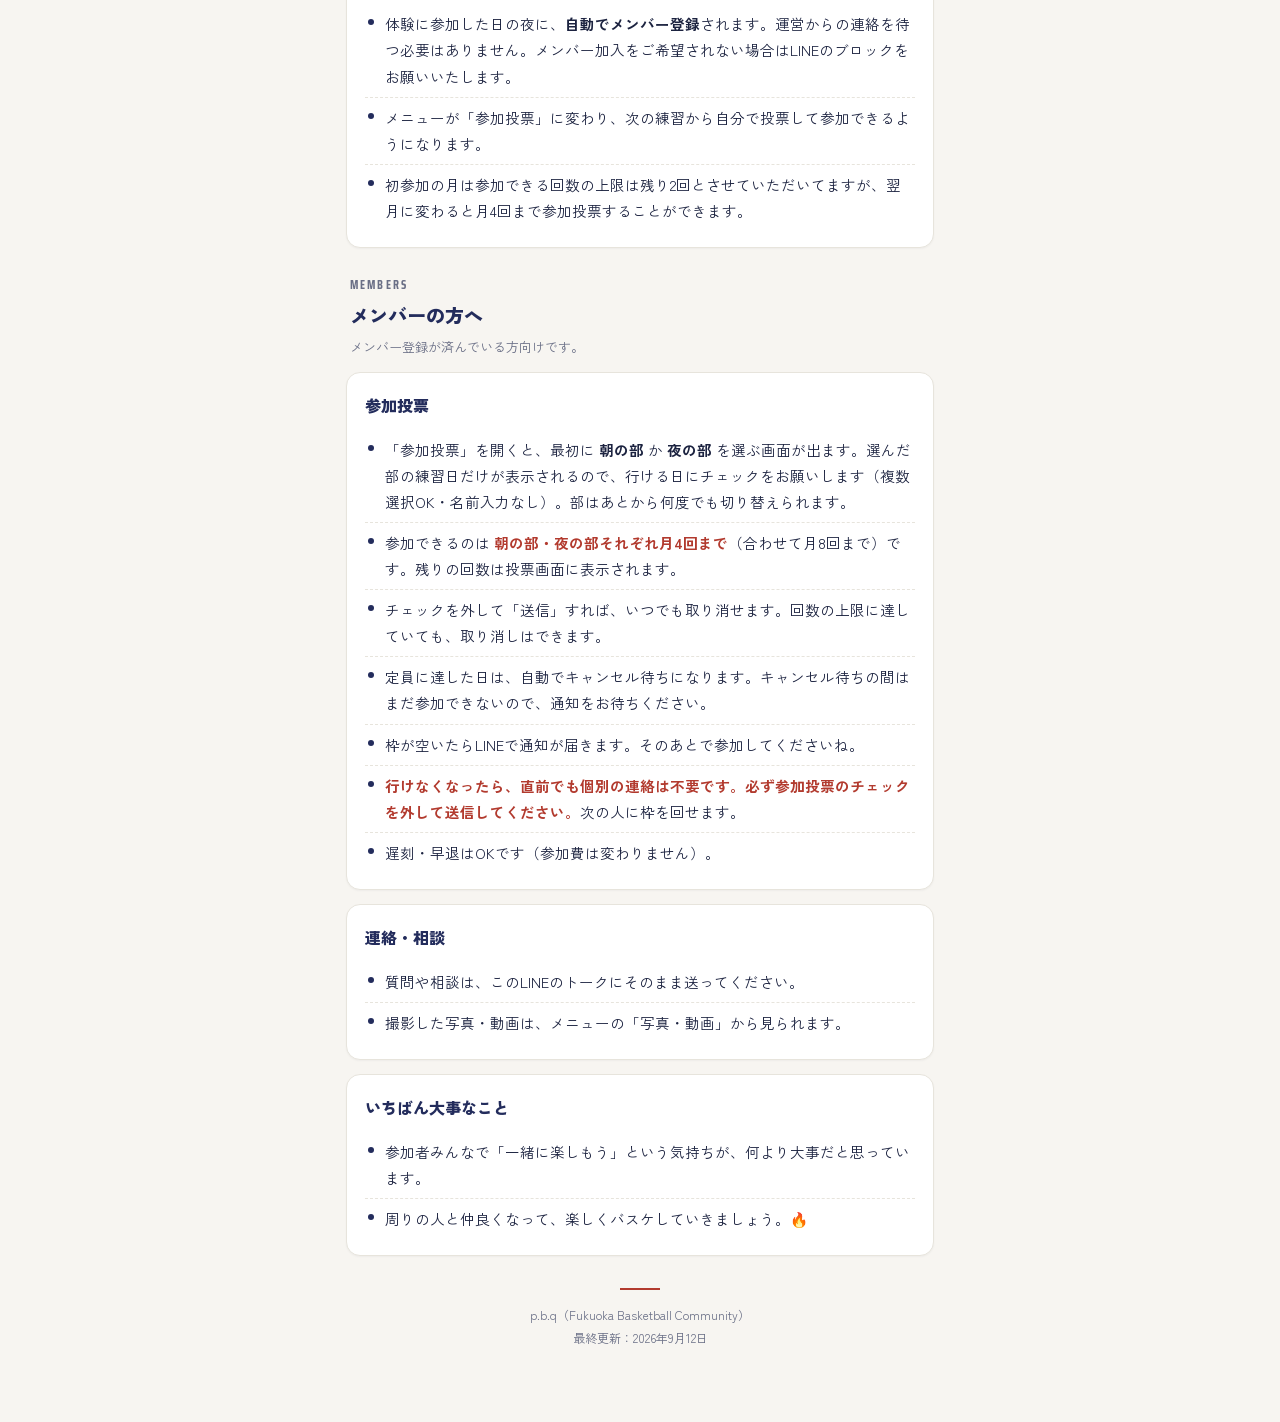
==== commit 53e46eb1: "Add files via upload" ====
--- a/rules.html
+++ b/rules.html
@@ -210,9 +210,8 @@
       <li>チェックを外して「送信」すれば、いつでも取り消せます。回数の上限に達していても、取り消しはできます。</li>
       <li>定員に達した日は、自動でキャンセル待ちになります。キャンセル待ちの間はまだ参加できないので、通知をお待ちください。</li>
       <li>枠が空いたらLINEで通知が届きます。そのあとで参加してくださいね。</li>
-      <li>投票したあとに行けなくなったら、直前でも大丈夫なので投票を外してください（個別の連絡はいりません）。次の人に枠を回せます。</li>
+      <li><span class="hl">行けなくなったら、直前でも個別の連絡は不要です。必ず参加投票のチェックを外して送信してください。</span>次の人に枠を回せます。</li>
       <li>遅刻・早退はOKです（参加費は変わりません）。</li>
-      <li>練習の前日20時ごろに、参加確定した日のリマインドがLINEに届きます。</li>
     </ul>
   </section>
 
@@ -235,7 +234,7 @@
   <footer>
     <div class="line"></div>
     p.b.q（Fukuoka Basketball Community）<br>
-    最終更新：2026年9月11日
+    最終更新：2026年9月12日
   </footer>
 </div>
 </body>
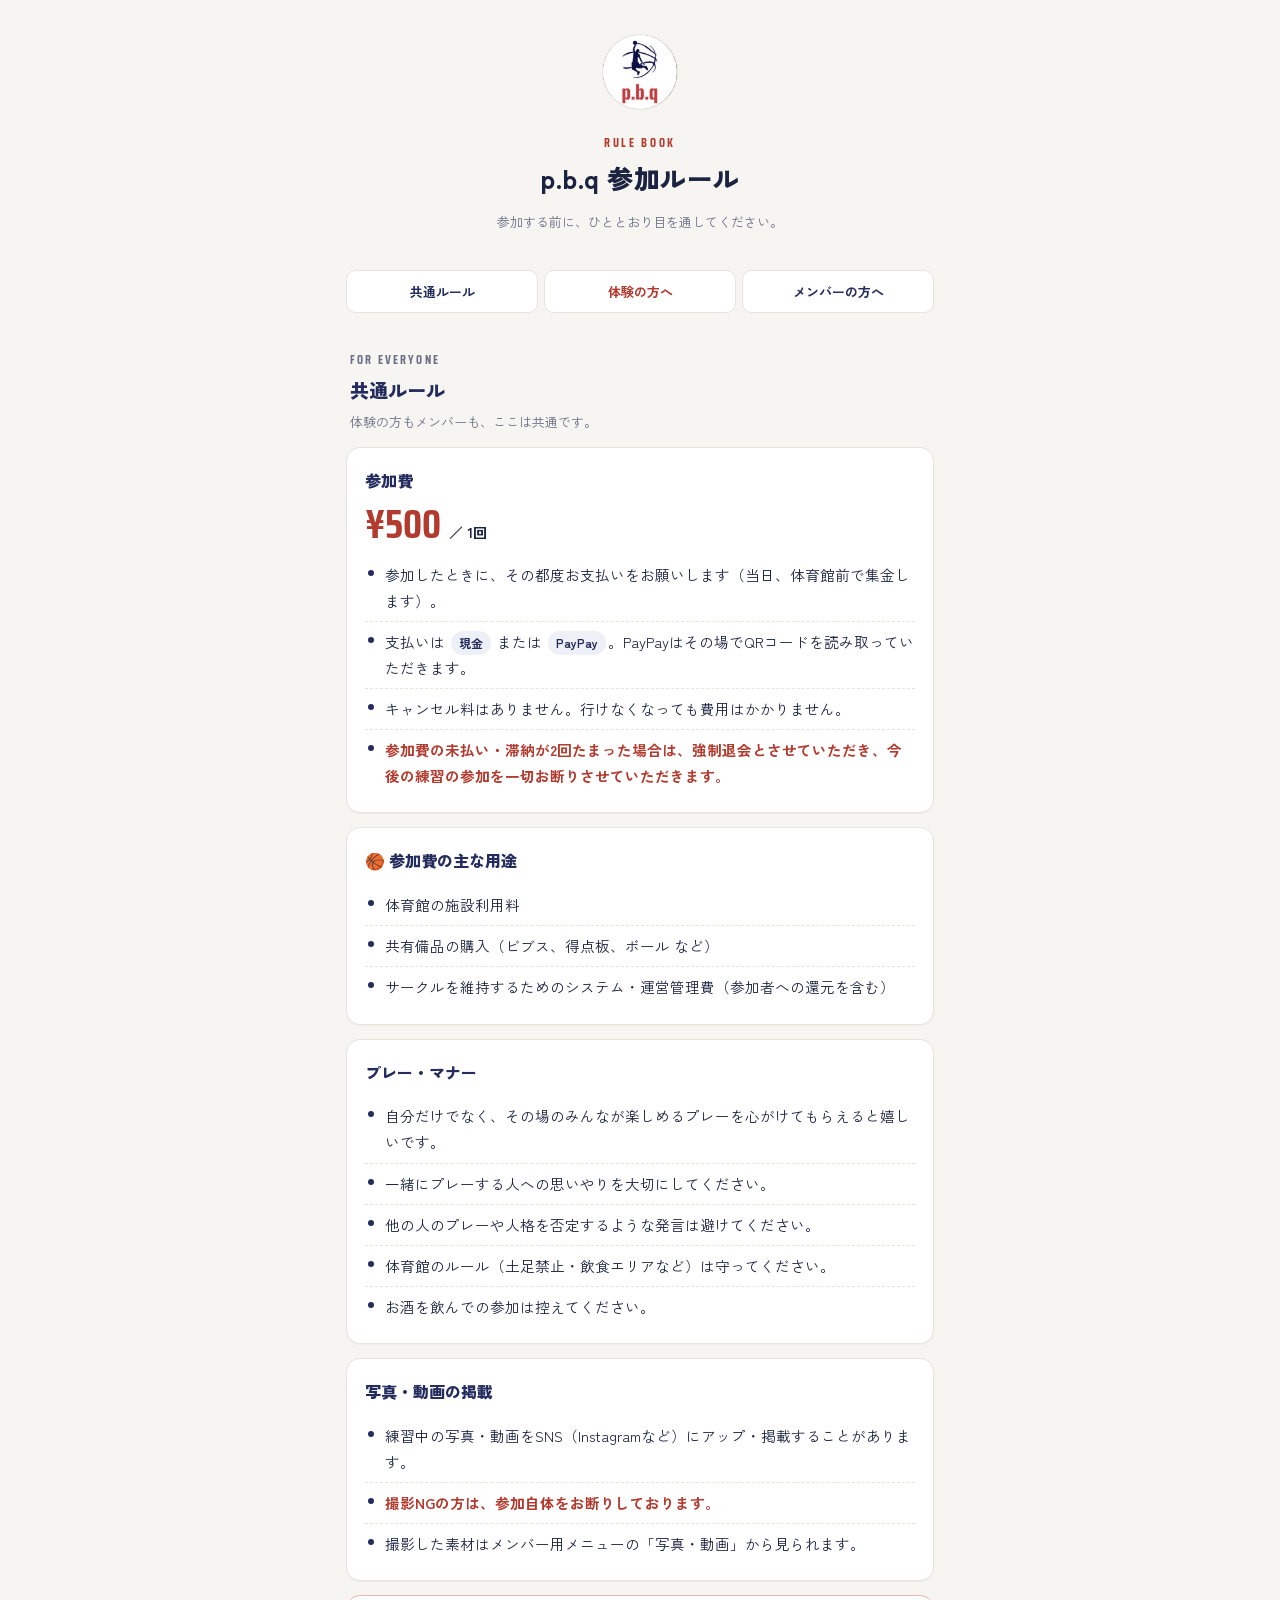
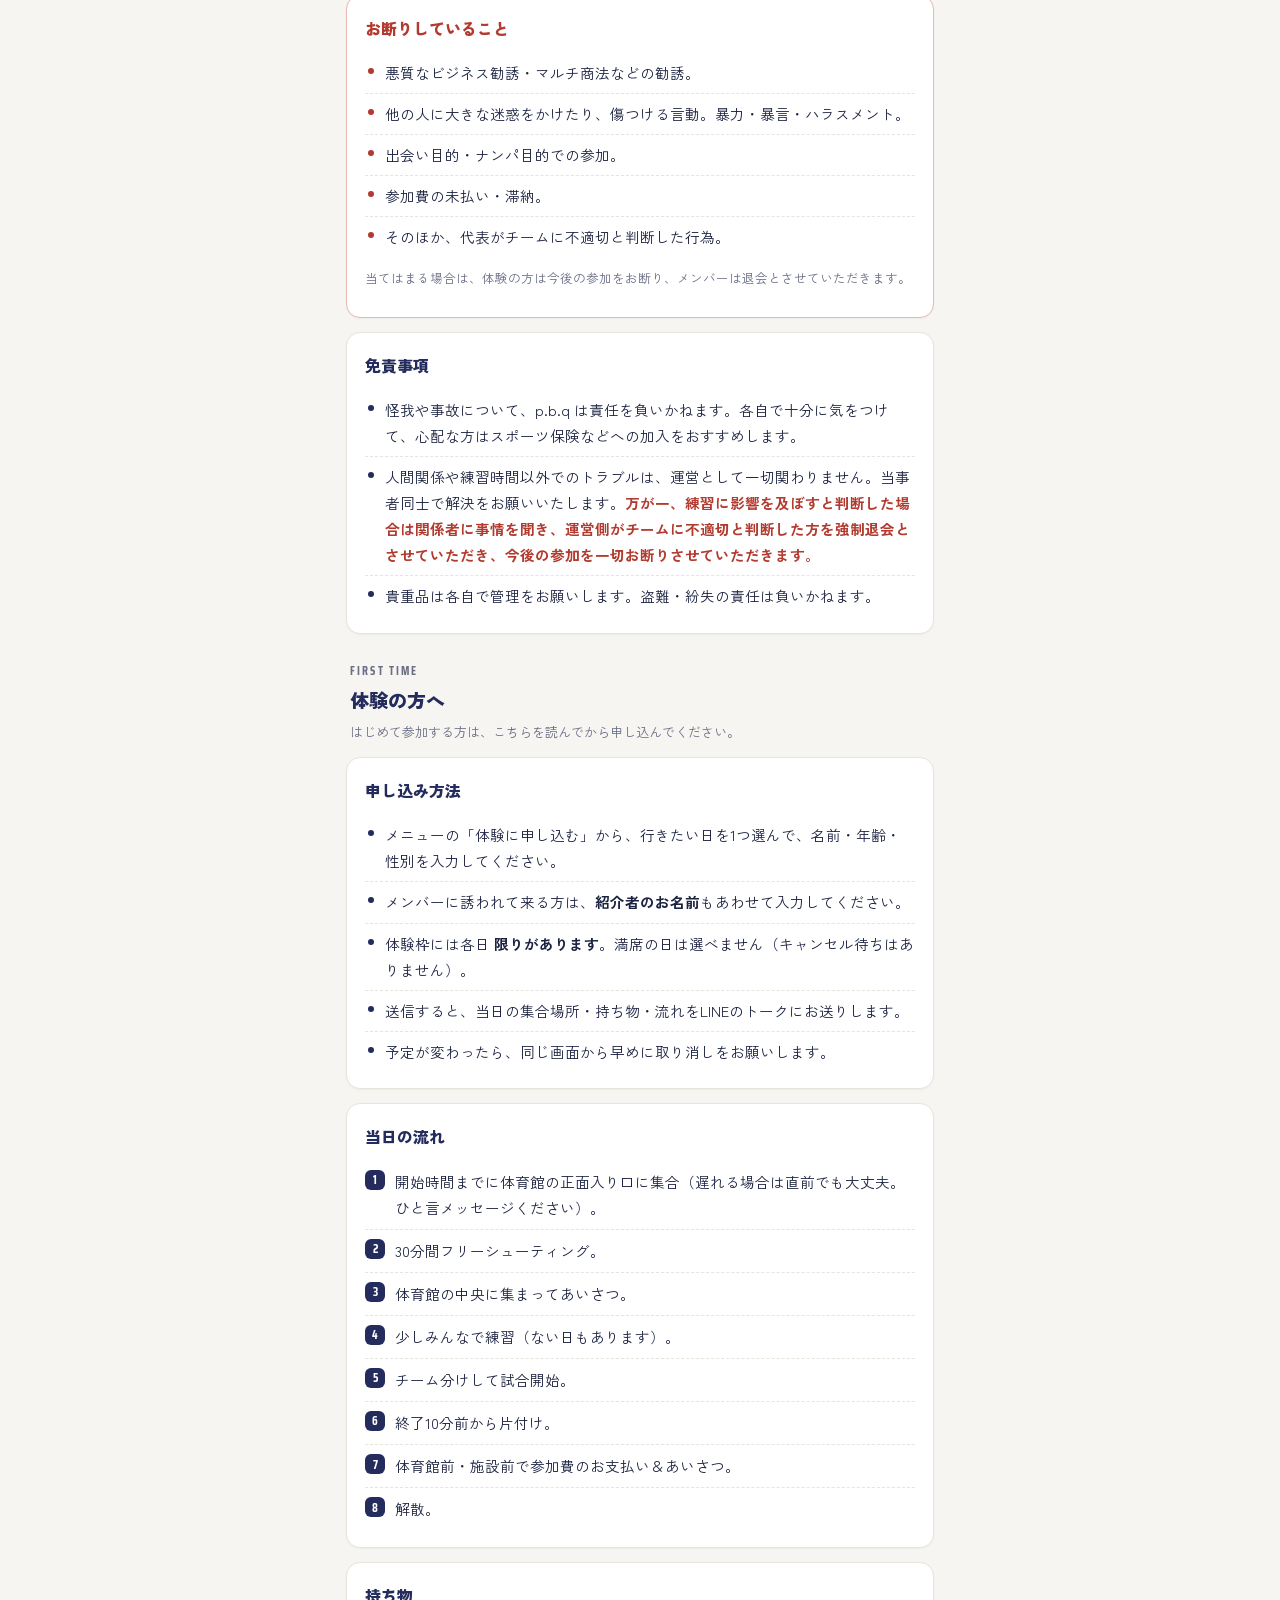
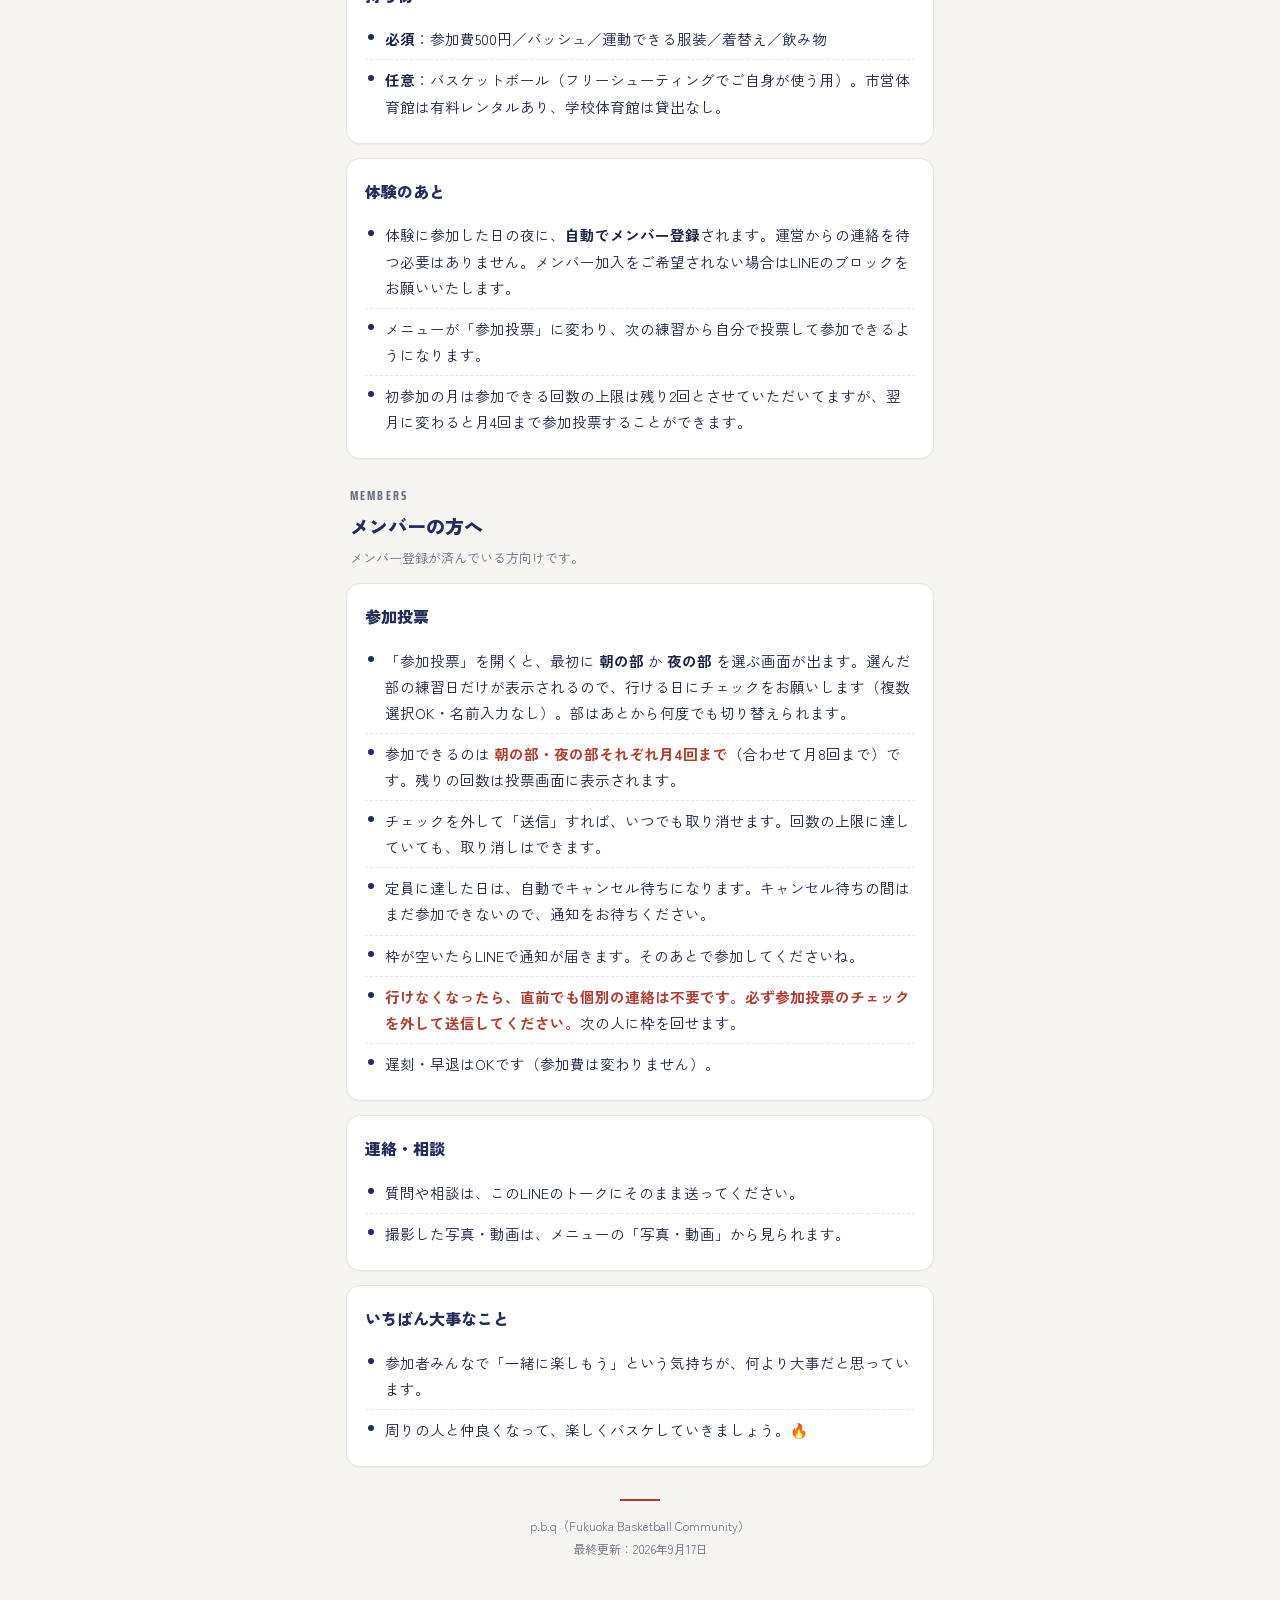
==== commit 6ff68239: "Add what the participation fee covers to the rule book Co-Authored-By: Claude Opus 5 <noreply@anthro" ====
--- a/rules.html
+++ b/rules.html
@@ -110,6 +110,15 @@
   </section>
 
   <section class="sec">
+    <h2>🏀 参加費の主な用途</h2>
+    <ul>
+      <li>体育館の施設利用料</li>
+      <li>共有備品の購入（ビブス、得点板、ボール など）</li>
+      <li>サークルを維持するためのシステム・運営管理費（参加者への還元を含む）</li>
+    </ul>
+  </section>
+
+  <section class="sec">
     <h2>プレー・マナー</h2>
     <ul>
       <li>自分だけでなく、その場のみんなが楽しめるプレーを心がけてもらえると嬉しいです。</li>
@@ -234,7 +243,7 @@
   <footer>
     <div class="line"></div>
     p.b.q（Fukuoka Basketball Community）<br>
-    最終更新：2026年9月12日
+    最終更新：2026年9月17日
   </footer>
 </div>
 </body>
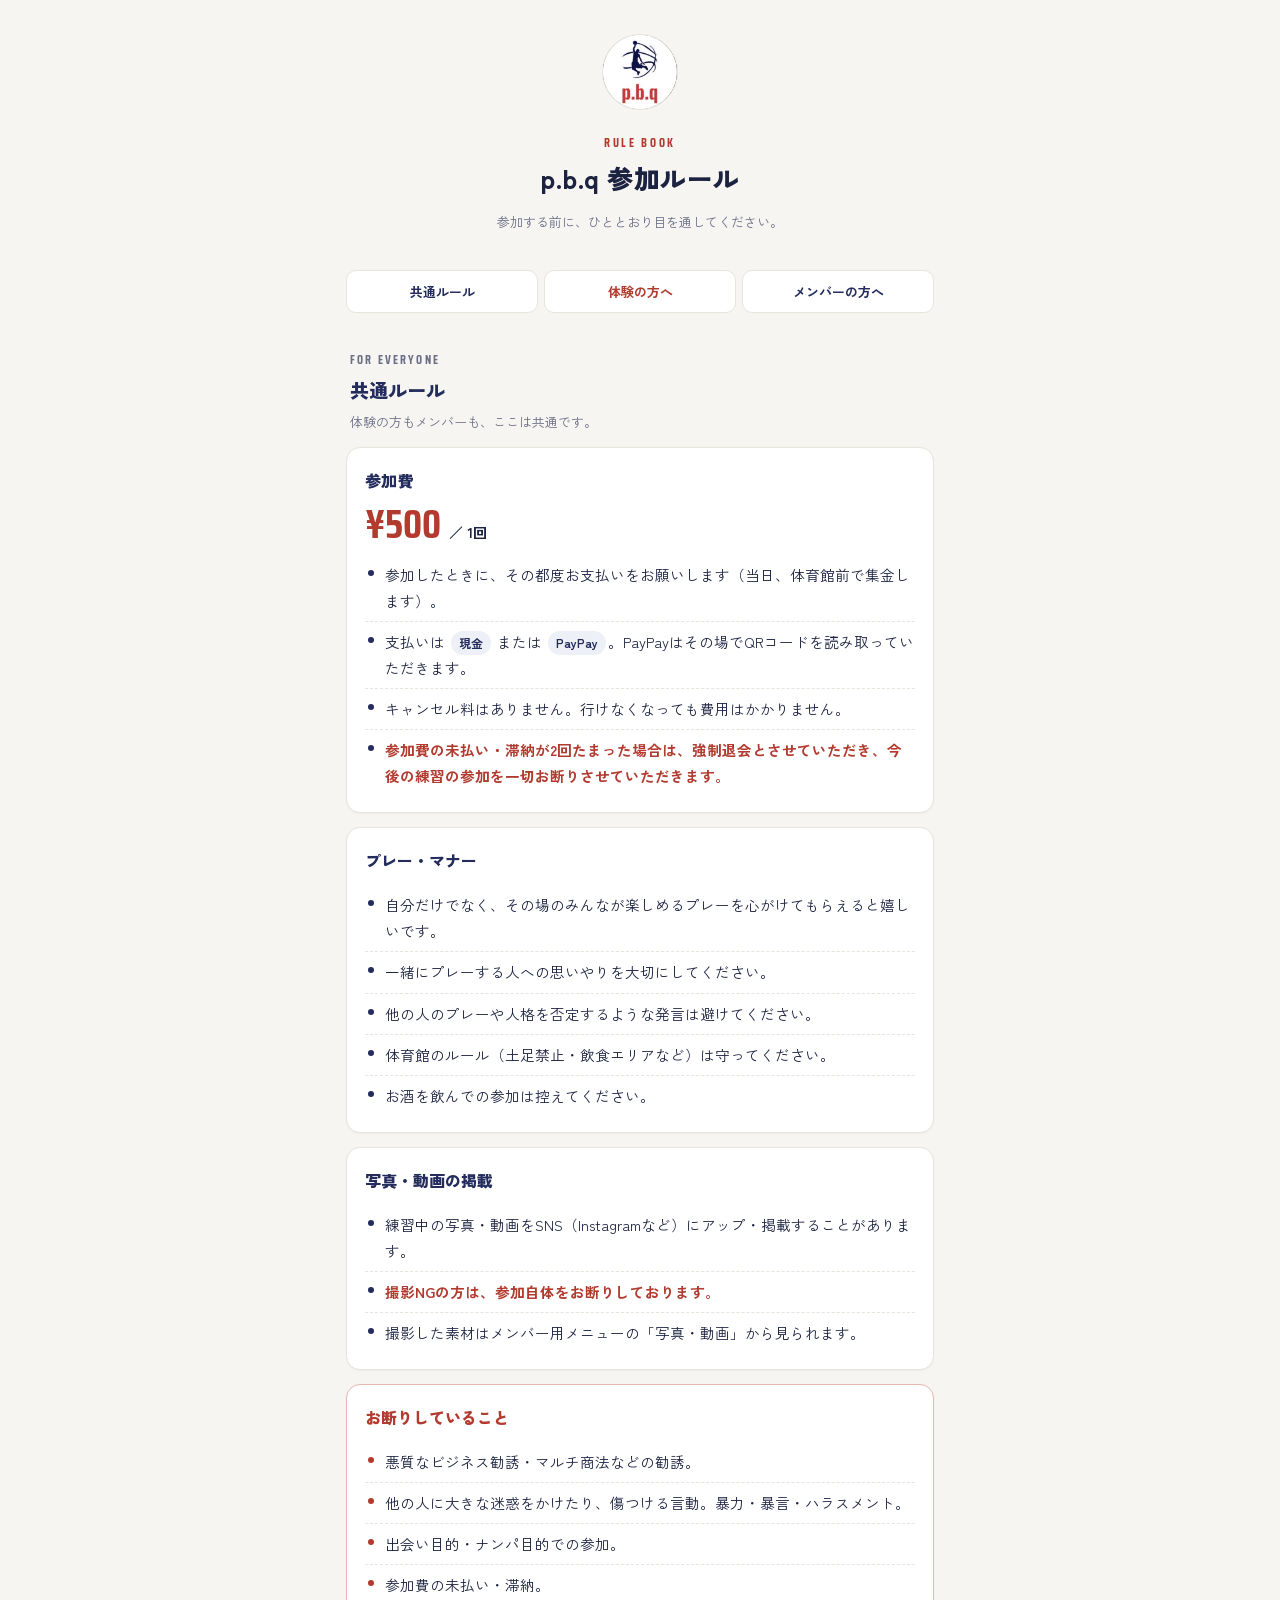
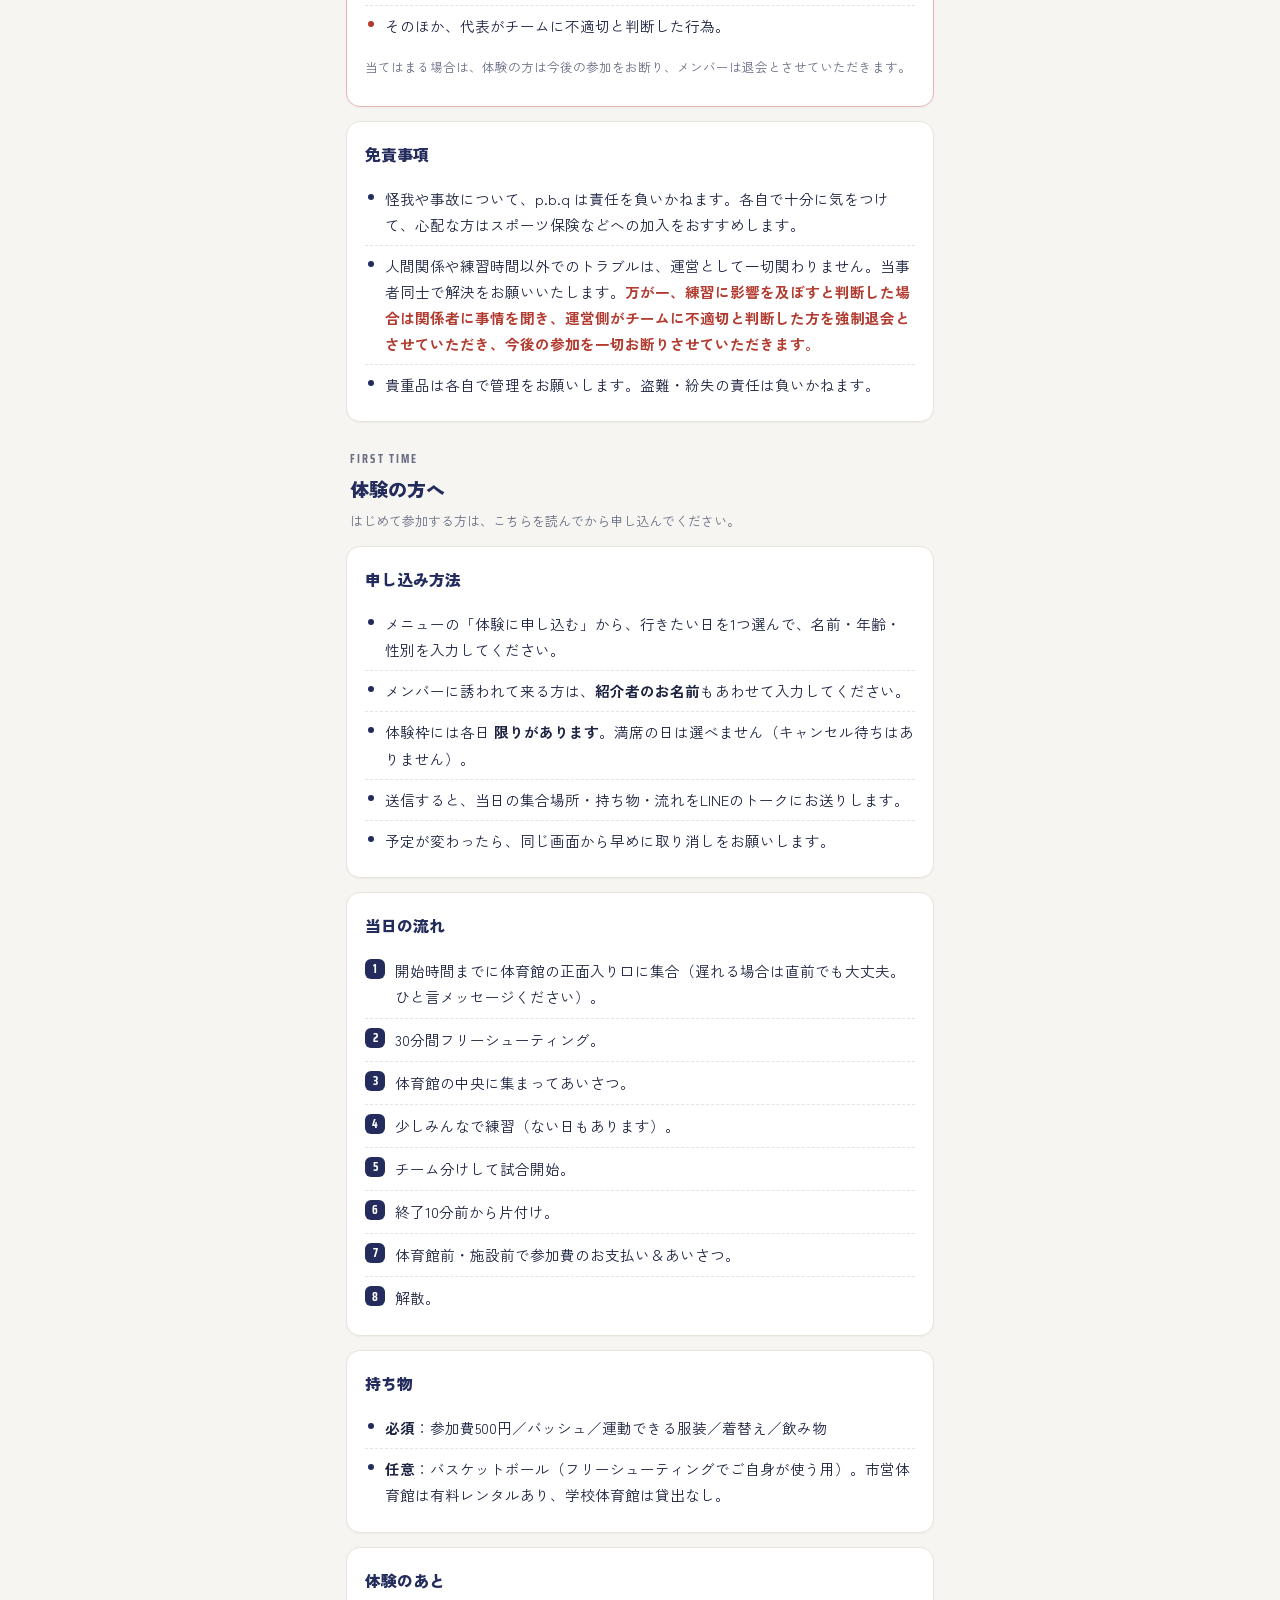
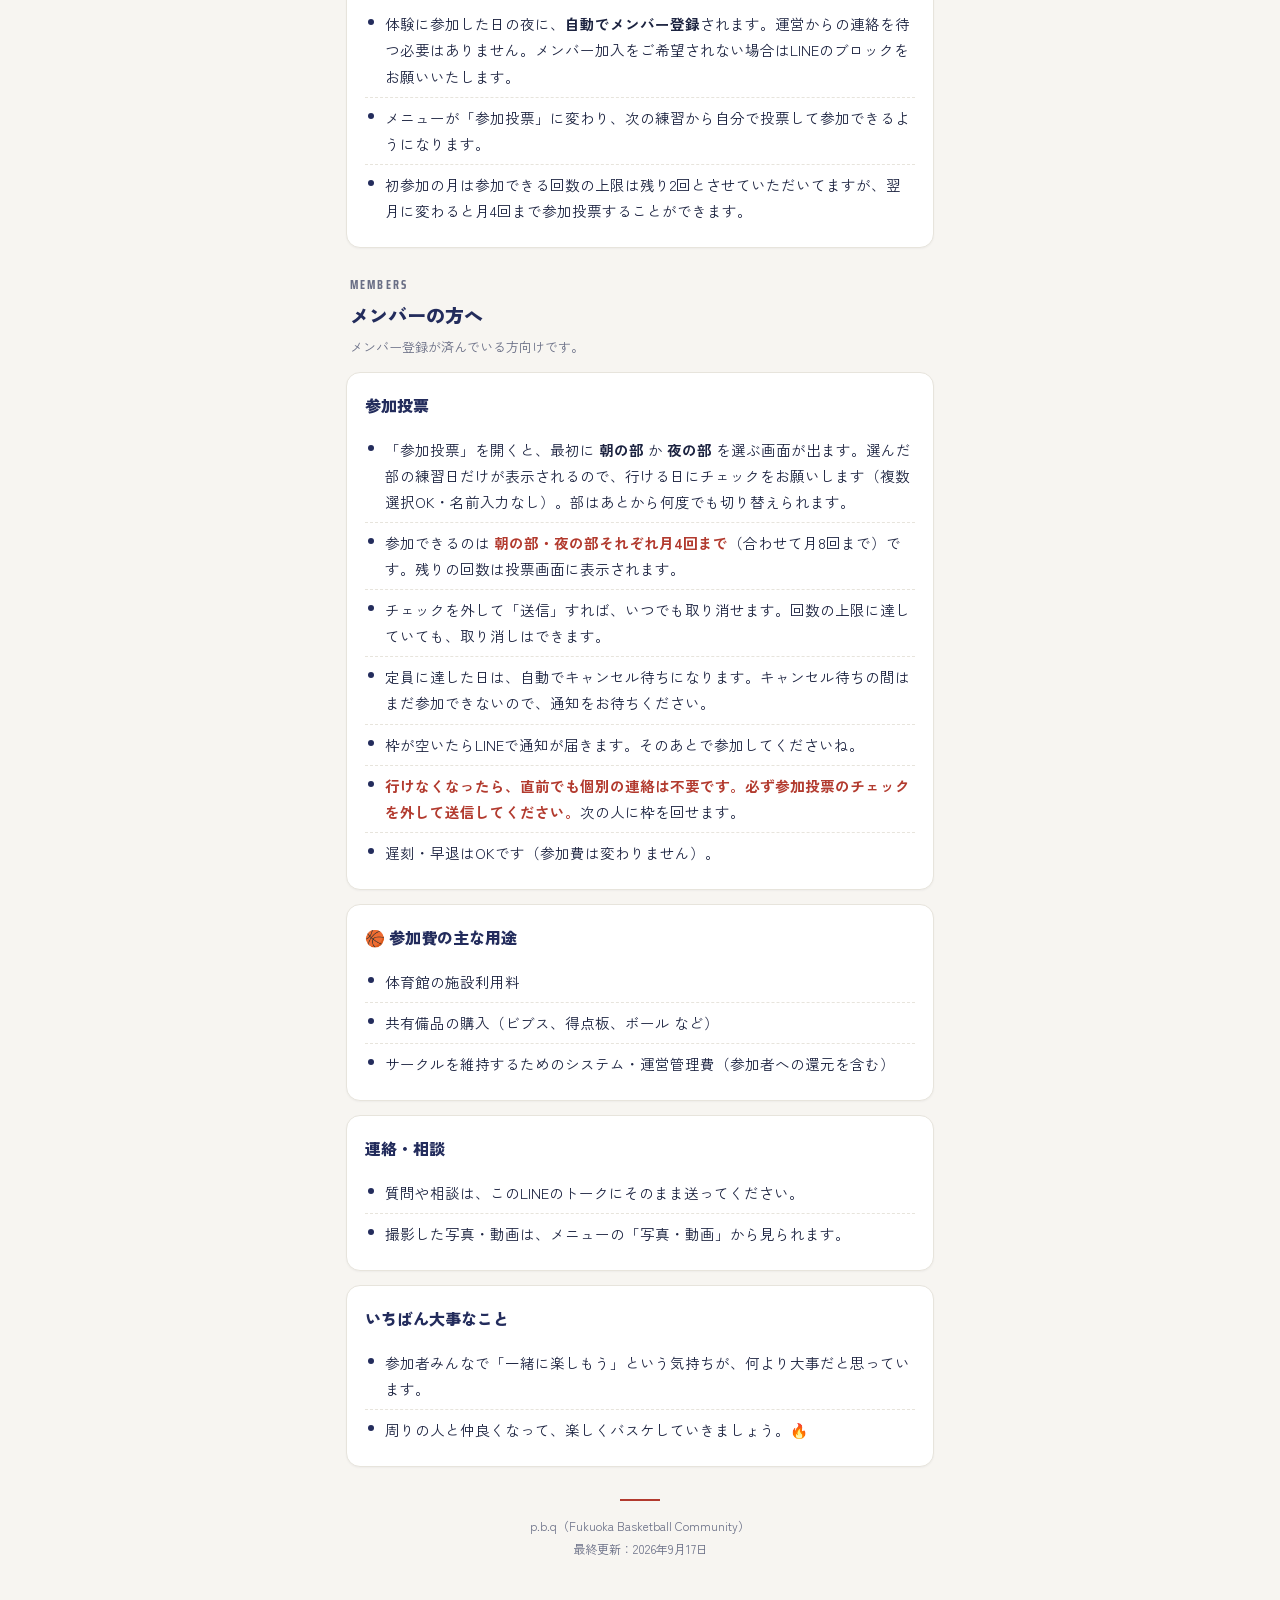
==== commit 7ebe212e: "Move fee-usage block under the member voting section Co-Authored-By: Claude Opus 5 <noreply@anthropi" ====
--- a/rules.html
+++ b/rules.html
@@ -110,15 +110,6 @@
   </section>
 
   <section class="sec">
-    <h2>🏀 参加費の主な用途</h2>
-    <ul>
-      <li>体育館の施設利用料</li>
-      <li>共有備品の購入（ビブス、得点板、ボール など）</li>
-      <li>サークルを維持するためのシステム・運営管理費（参加者への還元を含む）</li>
-    </ul>
-  </section>
-
-  <section class="sec">
     <h2>プレー・マナー</h2>
     <ul>
       <li>自分だけでなく、その場のみんなが楽しめるプレーを心がけてもらえると嬉しいです。</li>
@@ -225,6 +216,15 @@
   </section>
 
   <section class="sec">
+    <h2>🏀 参加費の主な用途</h2>
+    <ul>
+      <li>体育館の施設利用料</li>
+      <li>共有備品の購入（ビブス、得点板、ボール など）</li>
+      <li>サークルを維持するためのシステム・運営管理費（参加者への還元を含む）</li>
+    </ul>
+  </section>
+
+  <section class="sec">
     <h2>連絡・相談</h2>
     <ul>
       <li>質問や相談は、このLINEのトークにそのまま送ってください。</li>
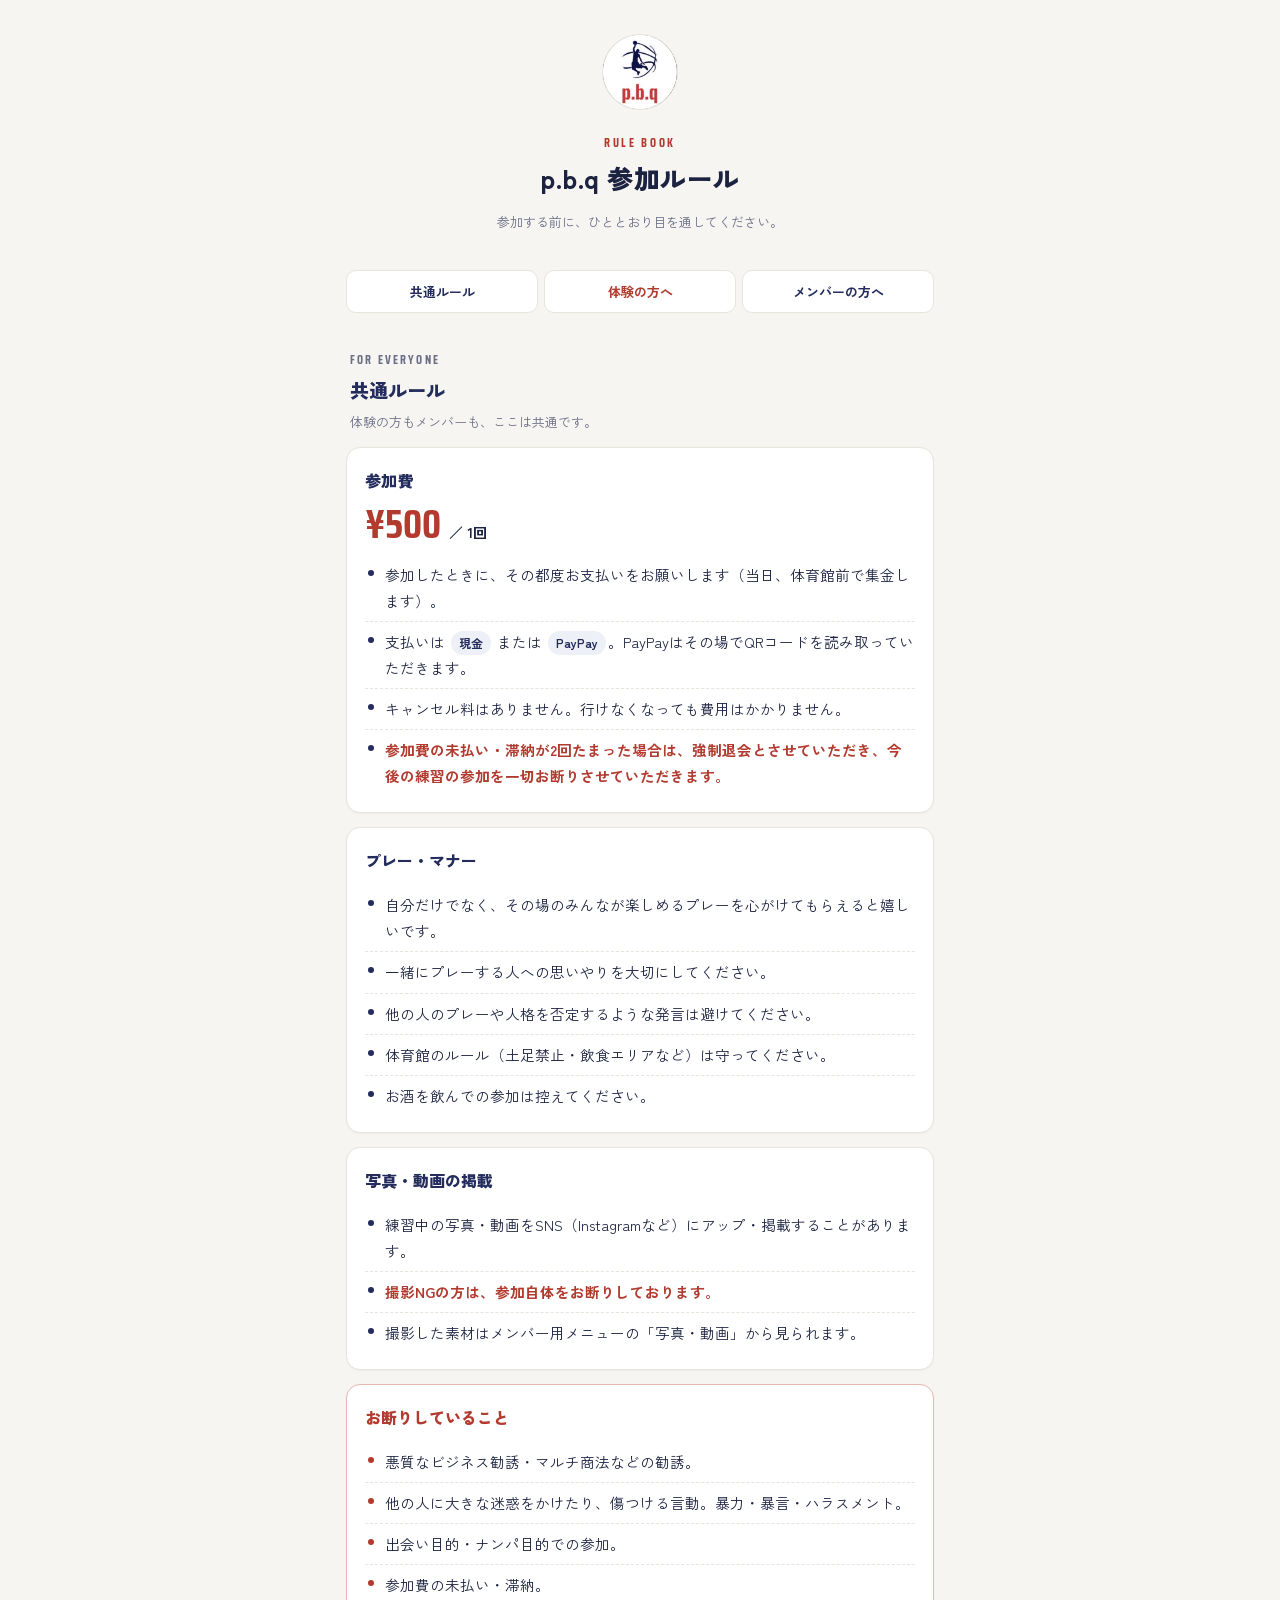
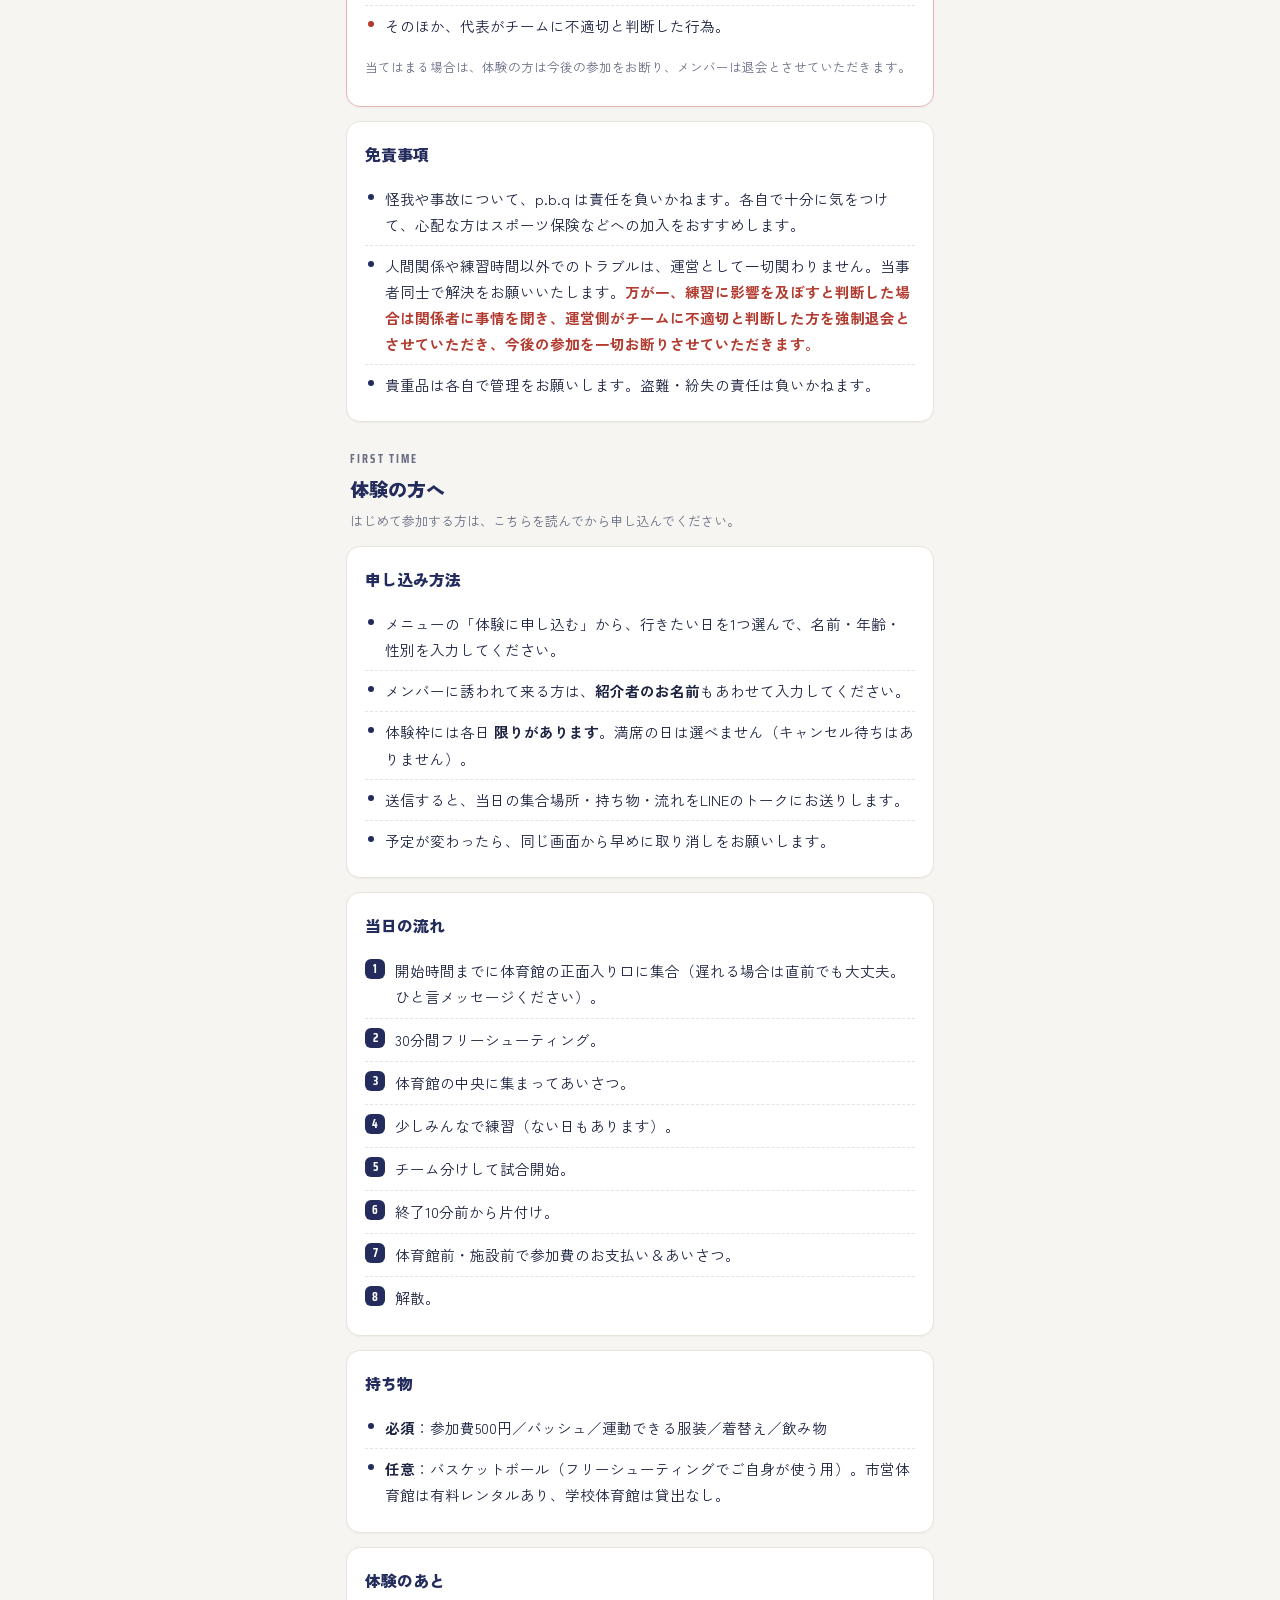
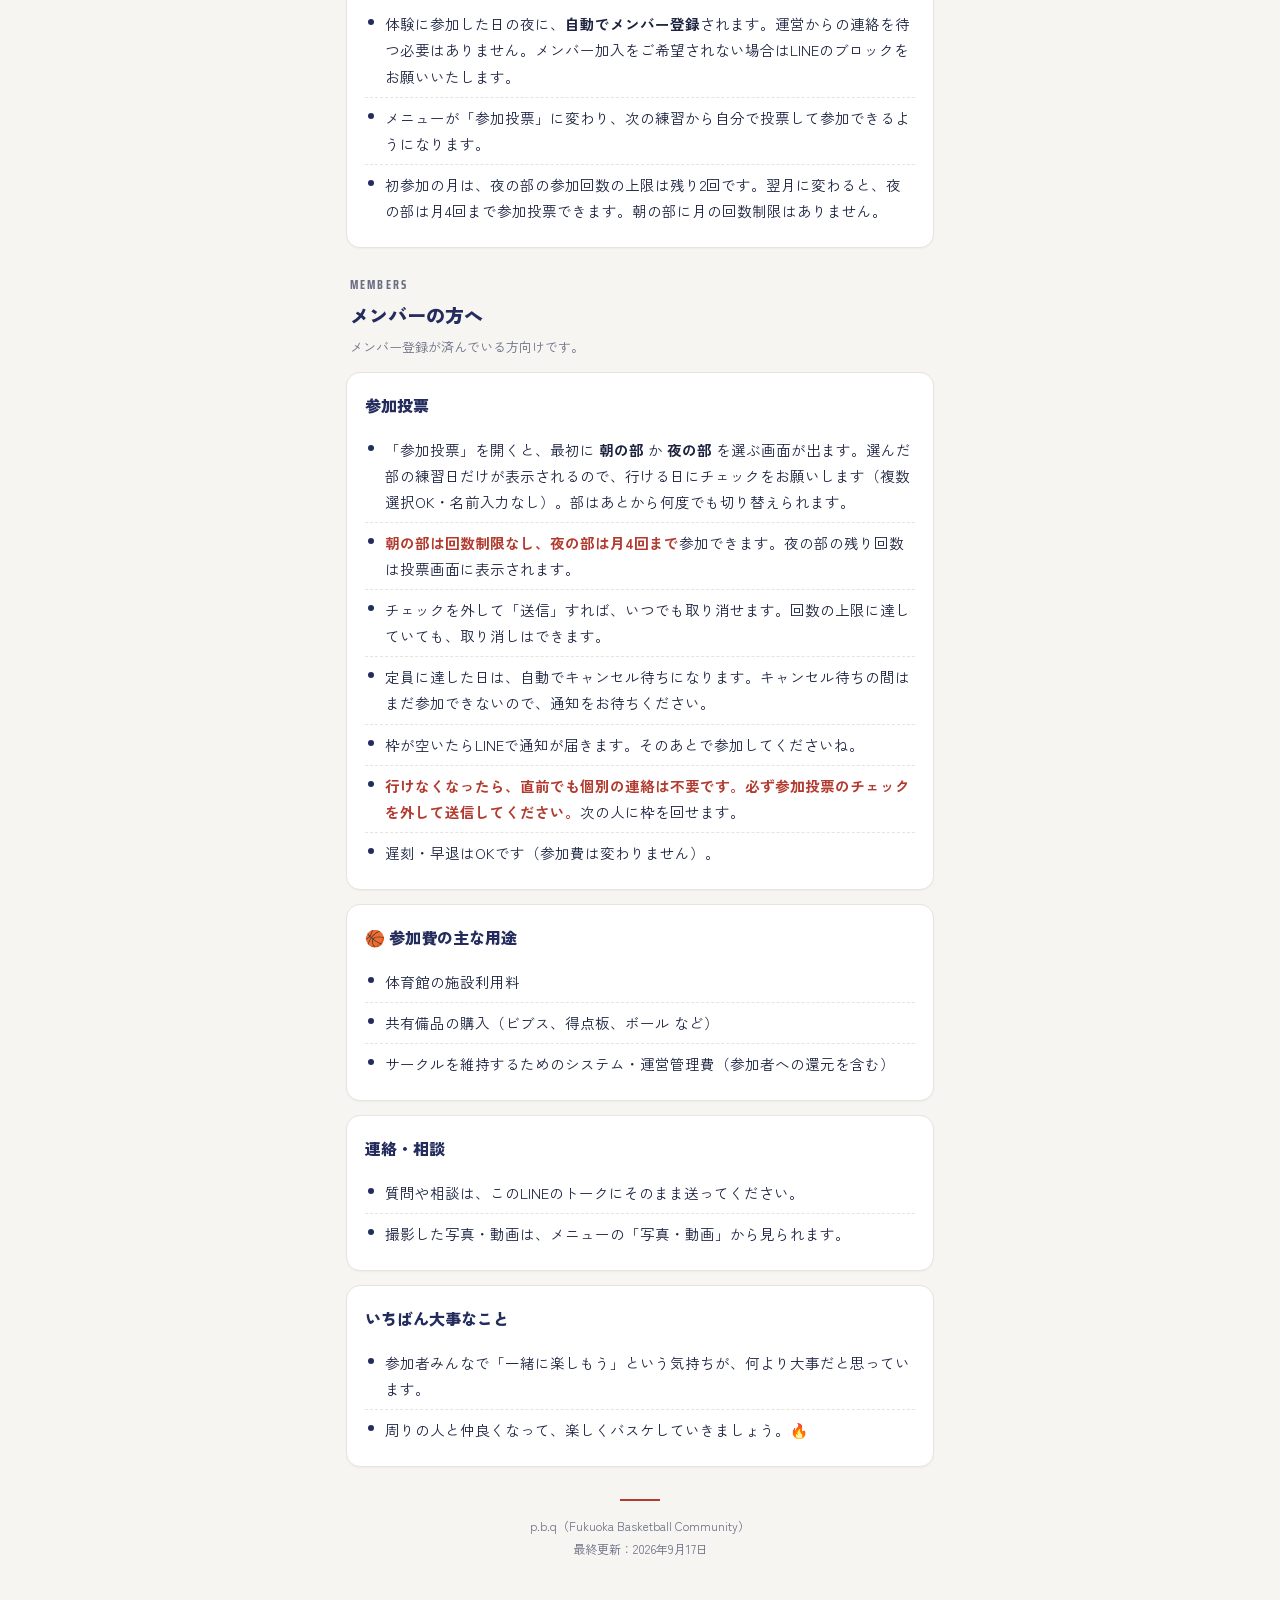
==== commit 931ee94b: "Remove monthly participation limits for morning basketball" ====
--- a/rules.html
+++ b/rules.html
@@ -193,7 +193,7 @@
     <ul>
       <li>体験に参加した日の夜に、<b>自動でメンバー登録</b>されます。運営からの連絡を待つ必要はありません。メンバー加入をご希望されない場合はLINEのブロックをお願いいたします。</li>
       <li>メニューが「参加投票」に変わり、次の練習から自分で投票して参加できるようになります。</li>
-      <li>初参加の月は参加できる回数の上限は残り2回とさせていただいてますが、翌月に変わると月4回まで参加投票することができます。</li>
+      <li>初参加の月は、夜の部の参加回数の上限は残り2回です。翌月に変わると、夜の部は月4回まで参加投票できます。朝の部に月の回数制限はありません。</li>
     </ul>
   </section>
 
@@ -206,7 +206,7 @@
     <h2>参加投票</h2>
     <ul>
       <li>「参加投票」を開くと、最初に <b>朝の部</b> か <b>夜の部</b> を選ぶ画面が出ます。選んだ部の練習日だけが表示されるので、行ける日にチェックをお願いします（複数選択OK・名前入力なし）。部はあとから何度でも切り替えられます。</li>
-      <li>参加できるのは <span class="hl">朝の部・夜の部それぞれ月4回まで</span>（合わせて月8回まで）です。残りの回数は投票画面に表示されます。</li>
+      <li><span class="hl">朝の部は回数制限なし、夜の部は月4回まで</span>参加できます。夜の部の残り回数は投票画面に表示されます。</li>
       <li>チェックを外して「送信」すれば、いつでも取り消せます。回数の上限に達していても、取り消しはできます。</li>
       <li>定員に達した日は、自動でキャンセル待ちになります。キャンセル待ちの間はまだ参加できないので、通知をお待ちください。</li>
       <li>枠が空いたらLINEで通知が届きます。そのあとで参加してくださいね。</li>
